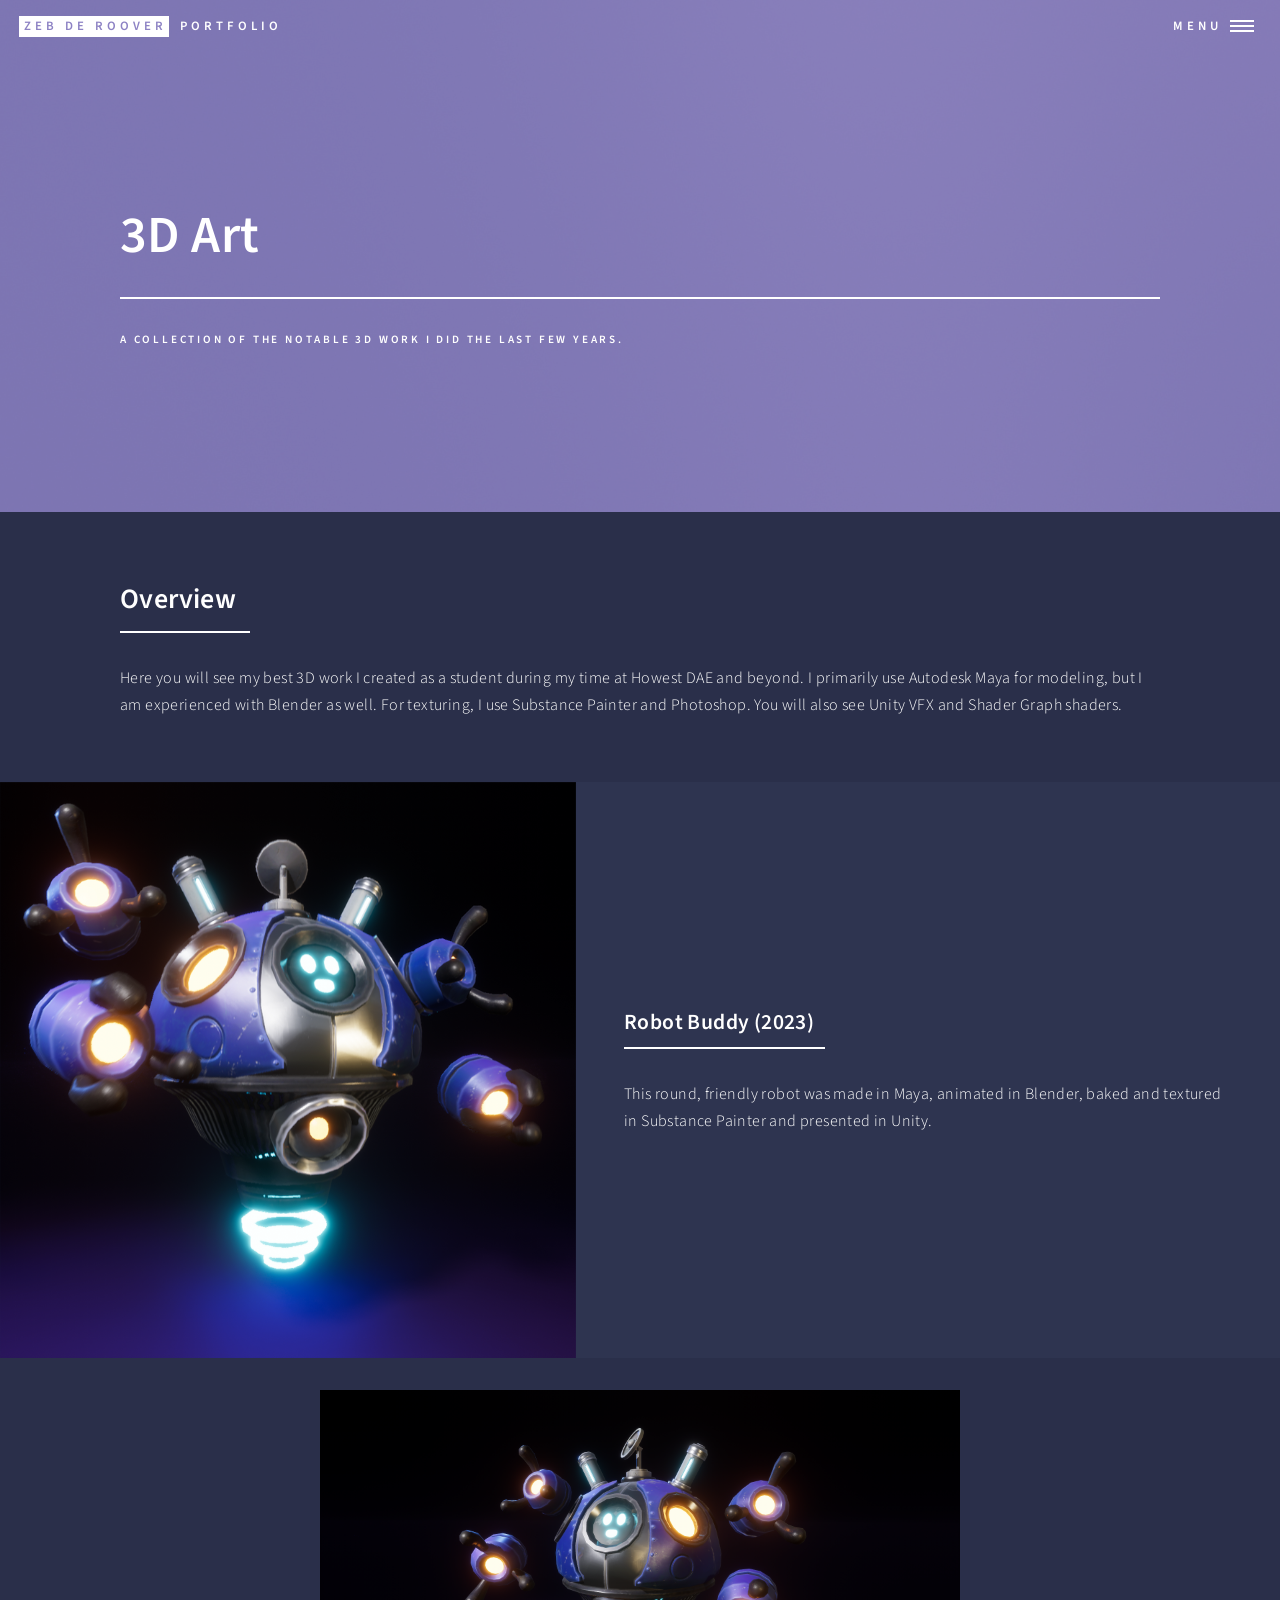
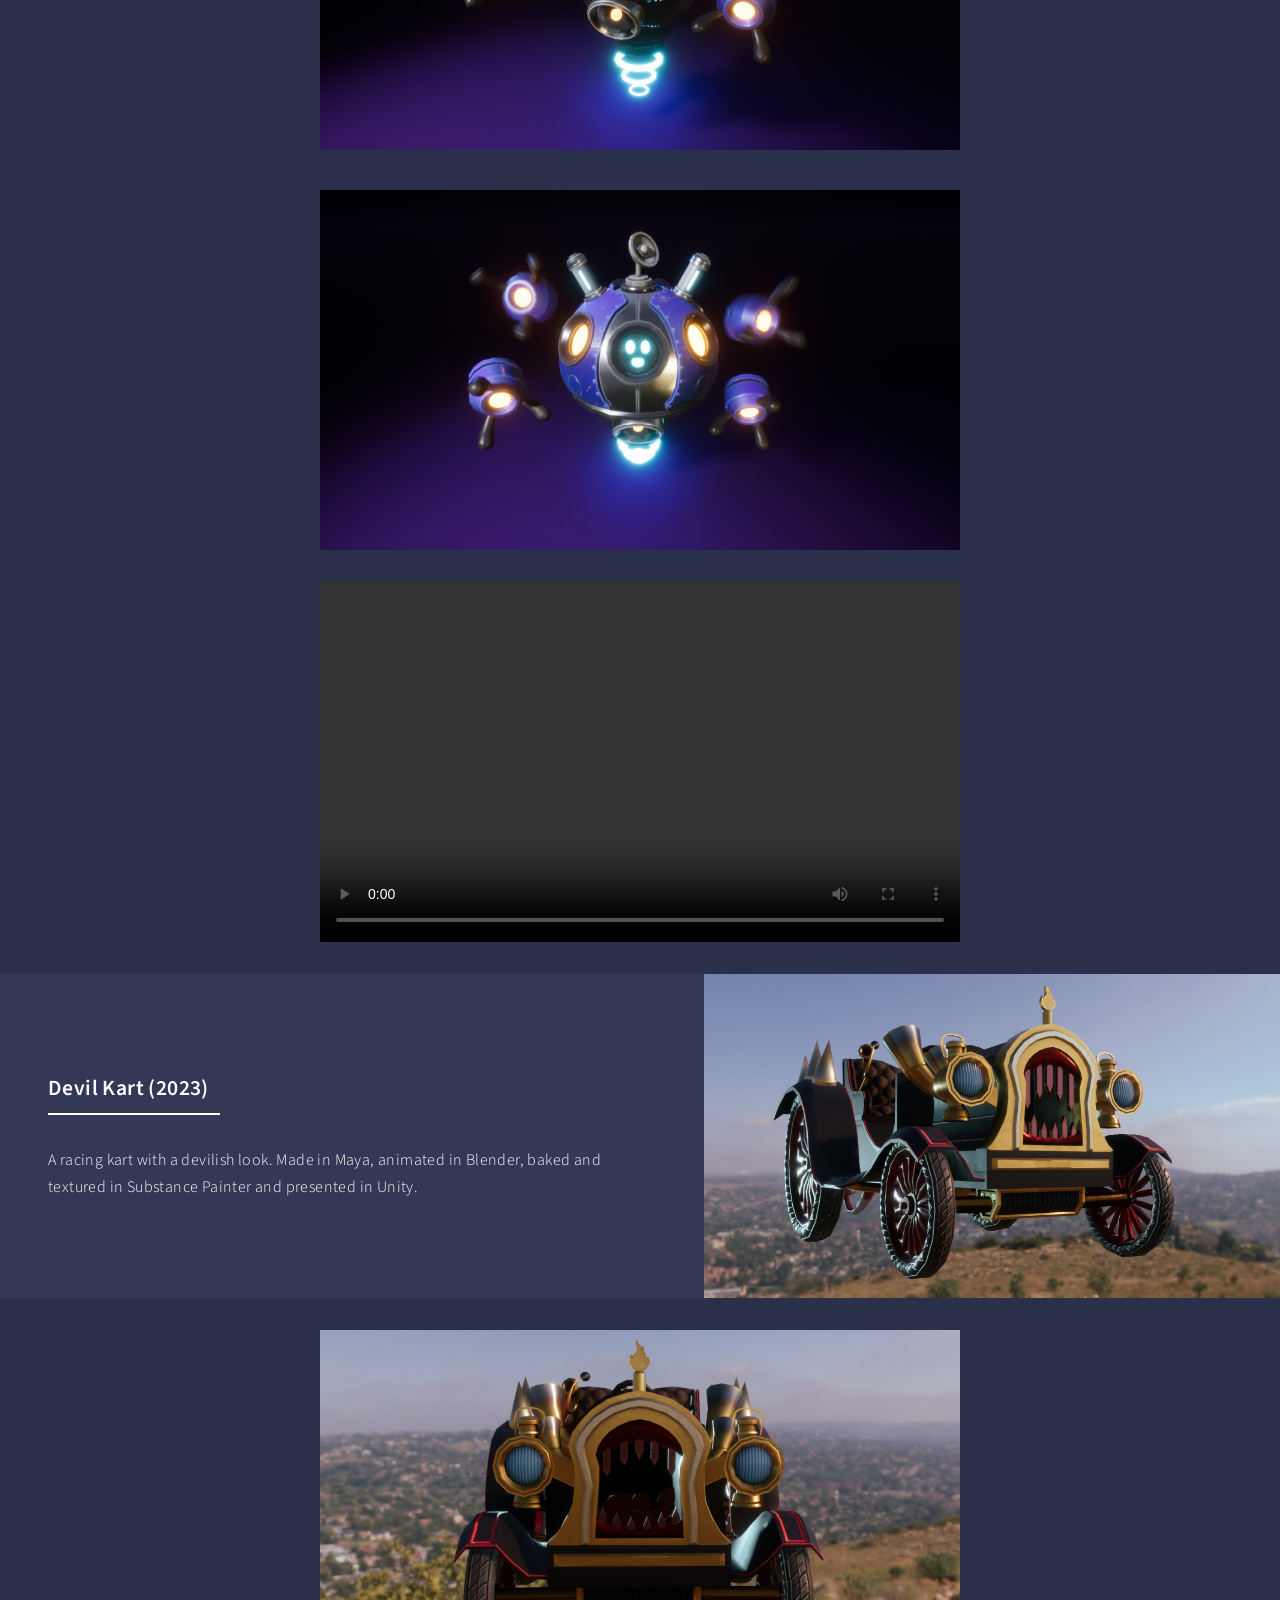
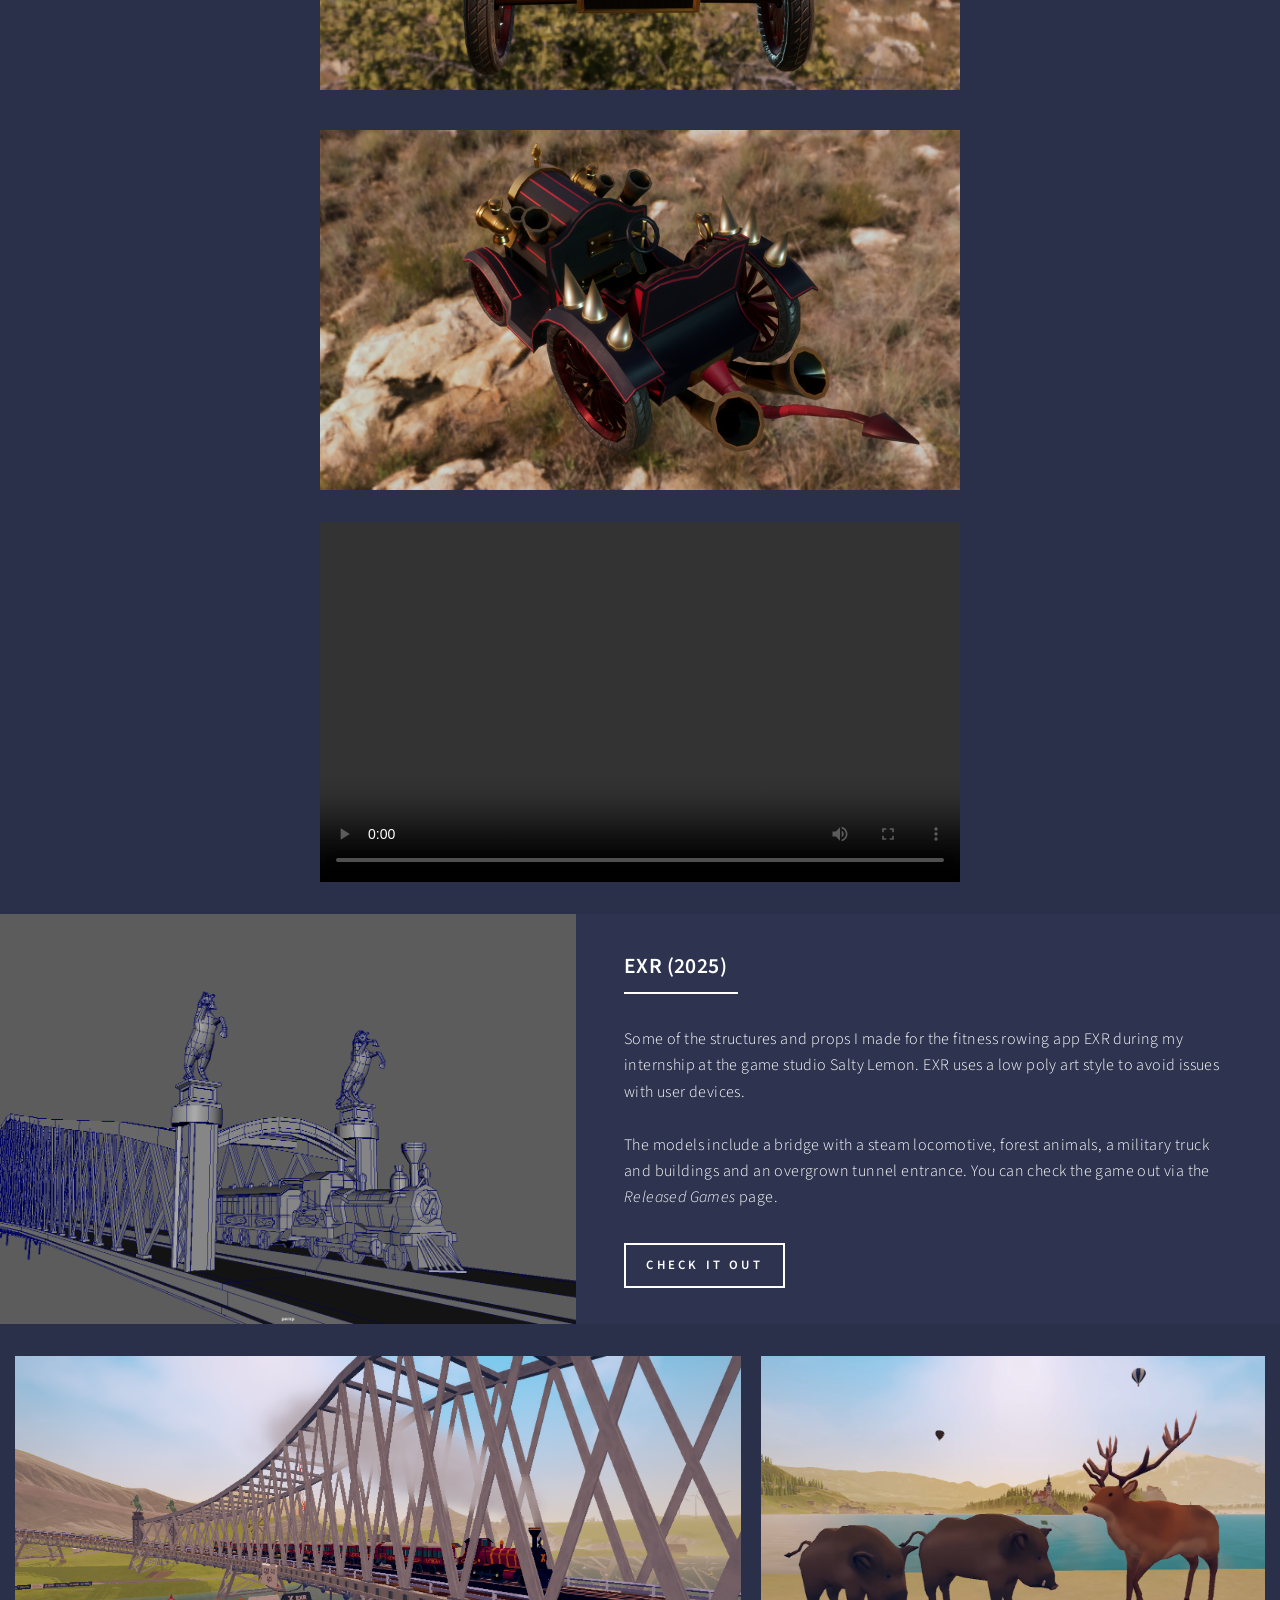
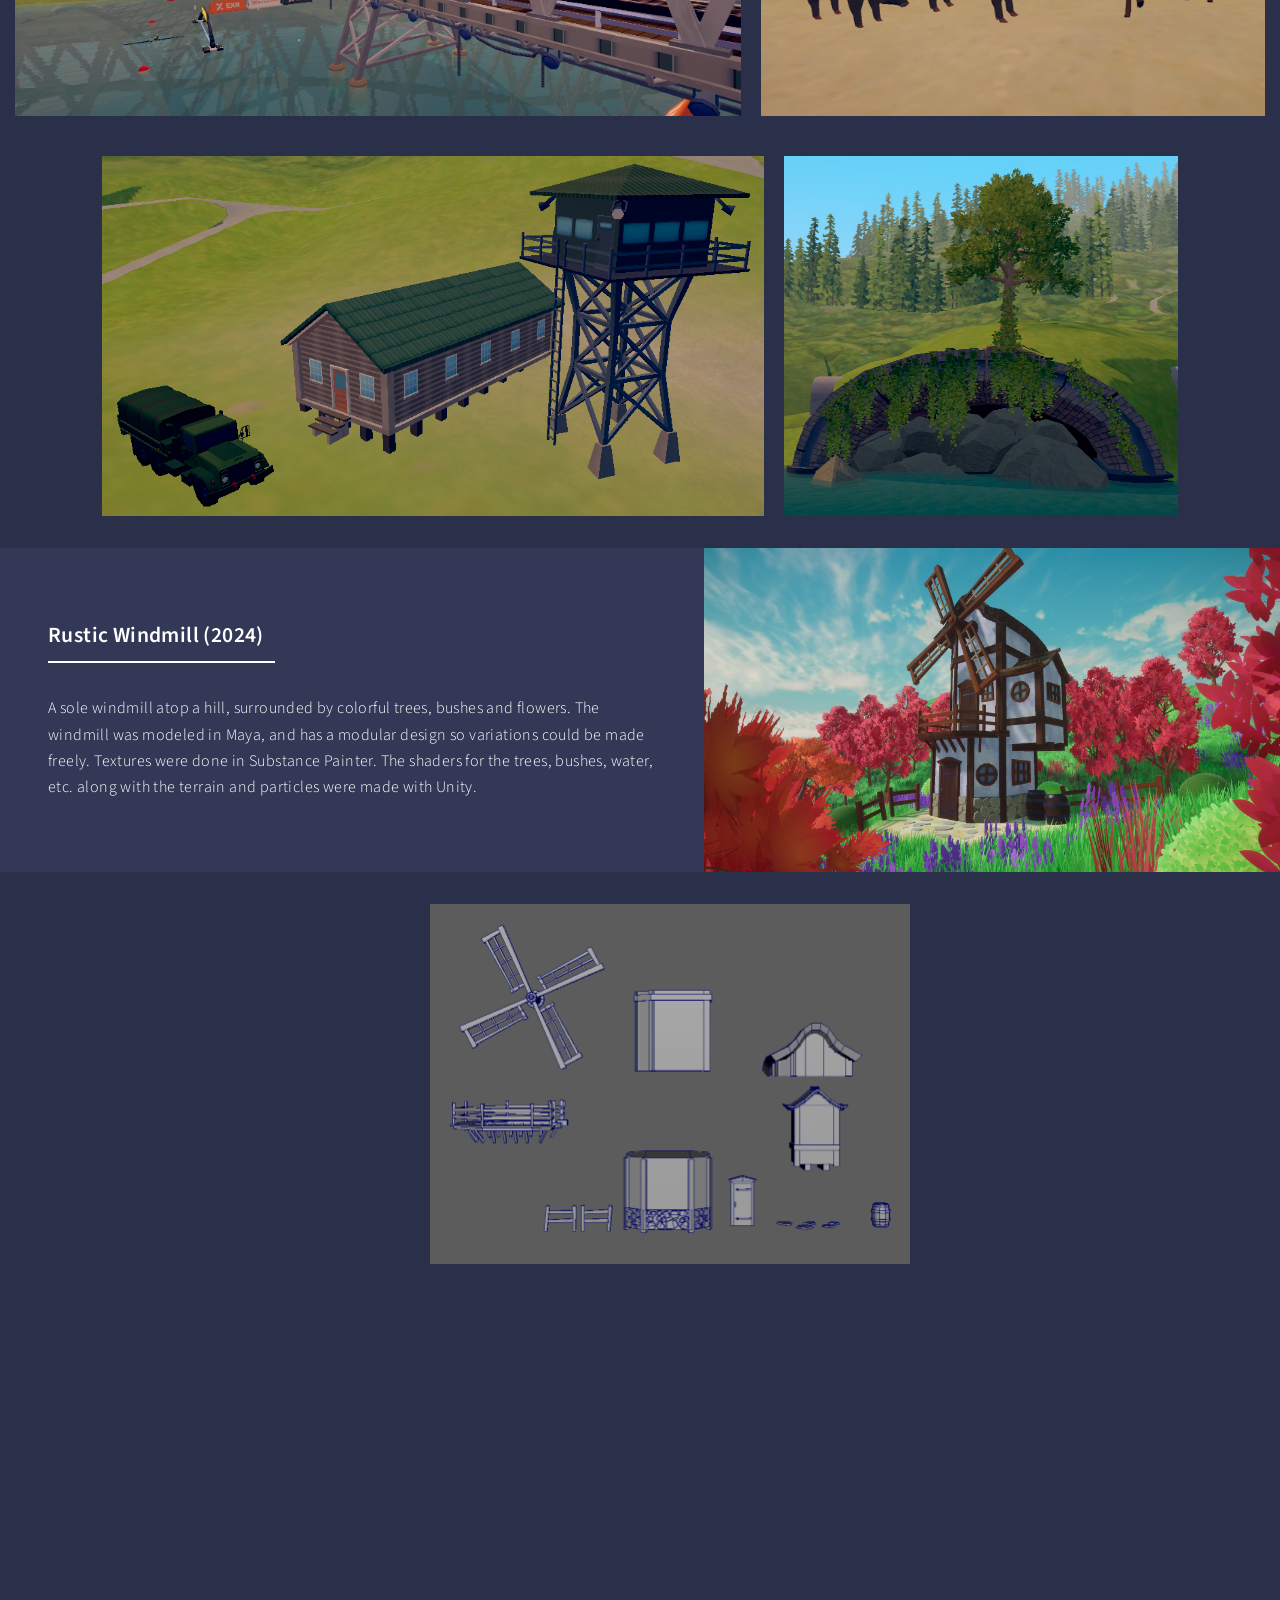
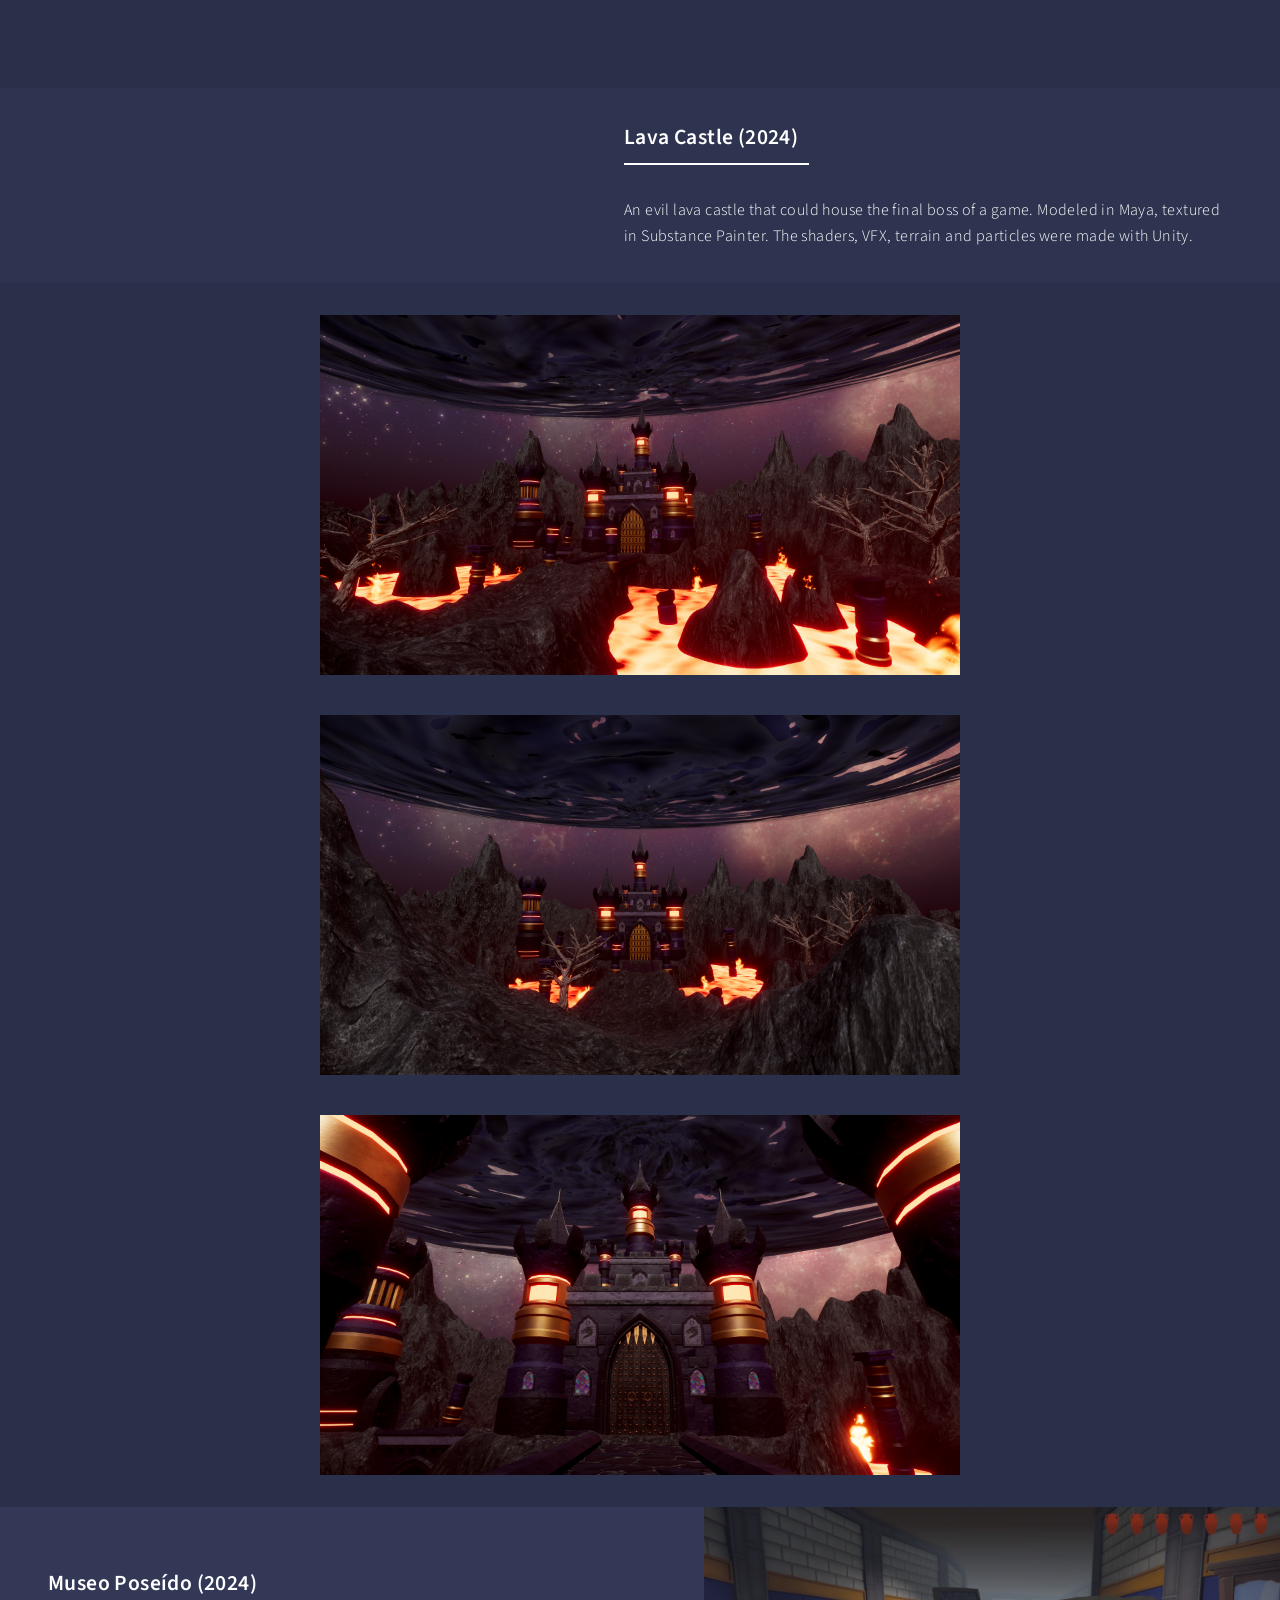
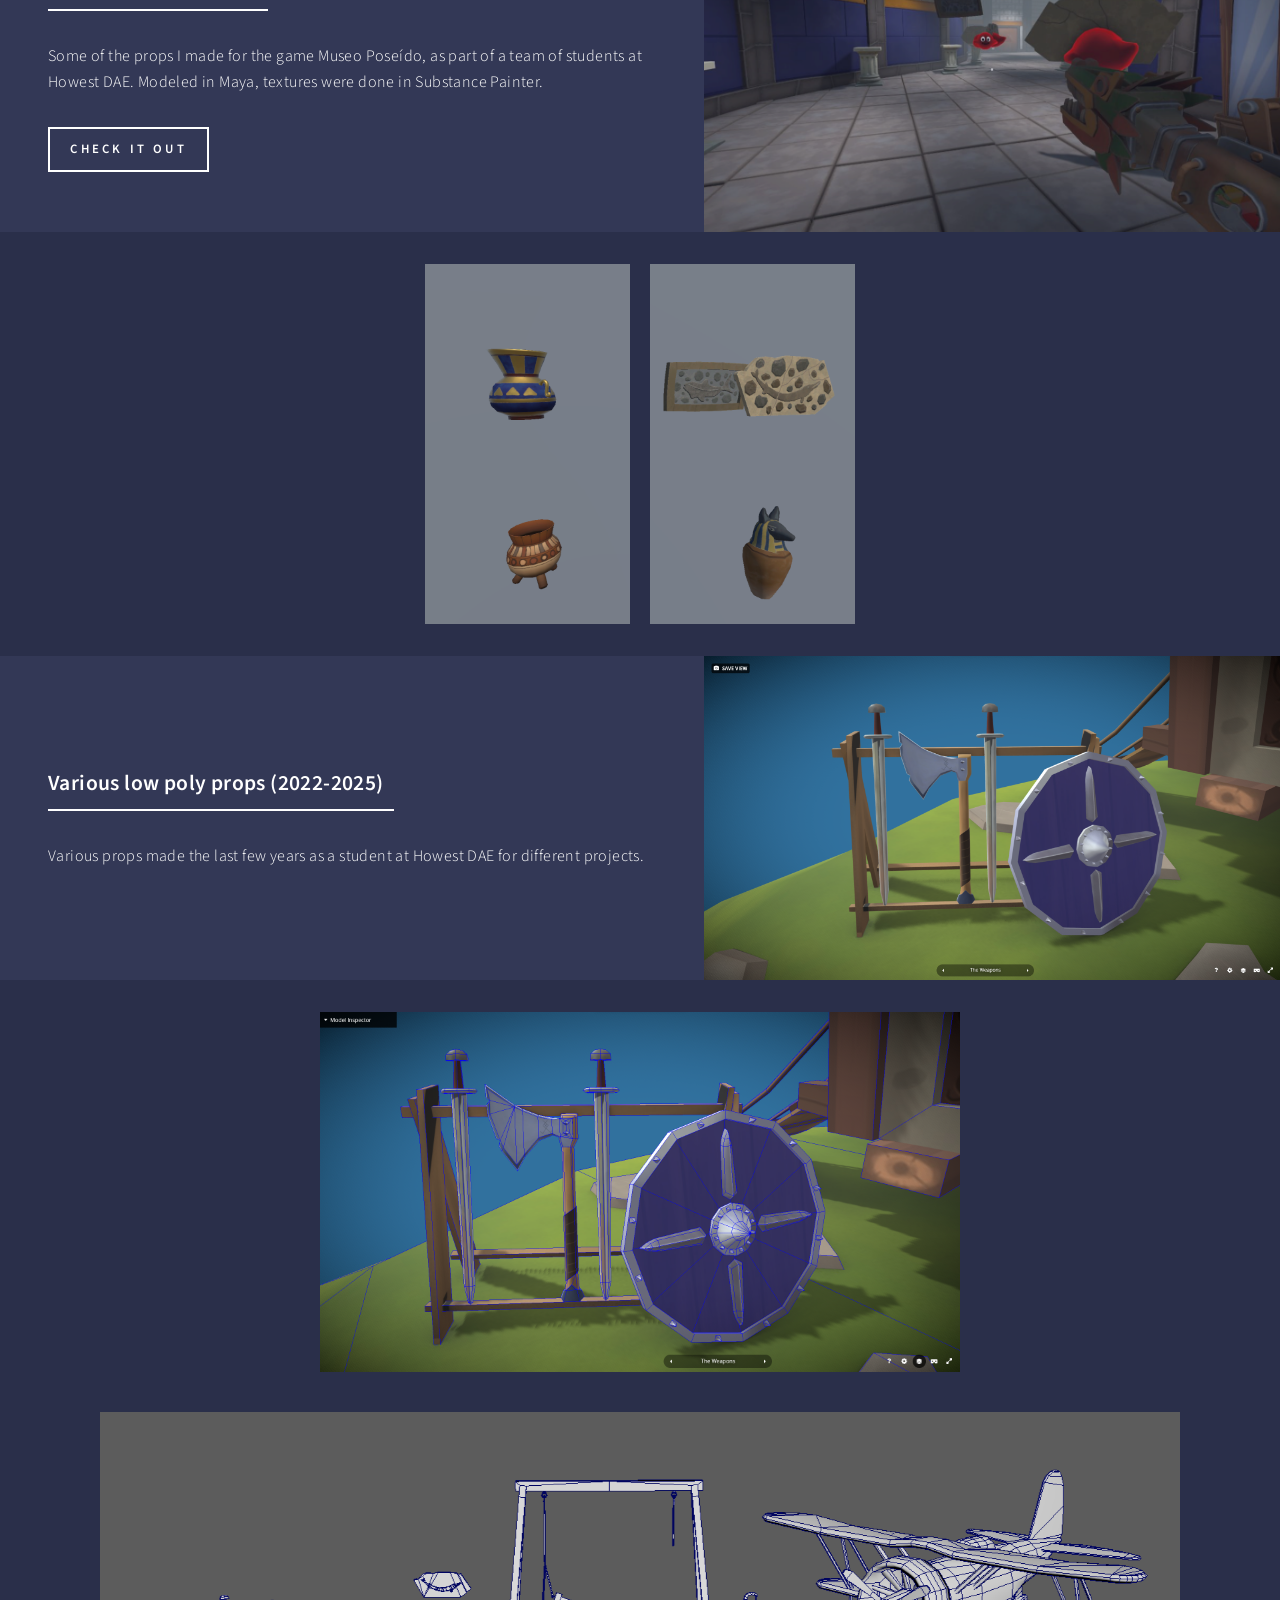
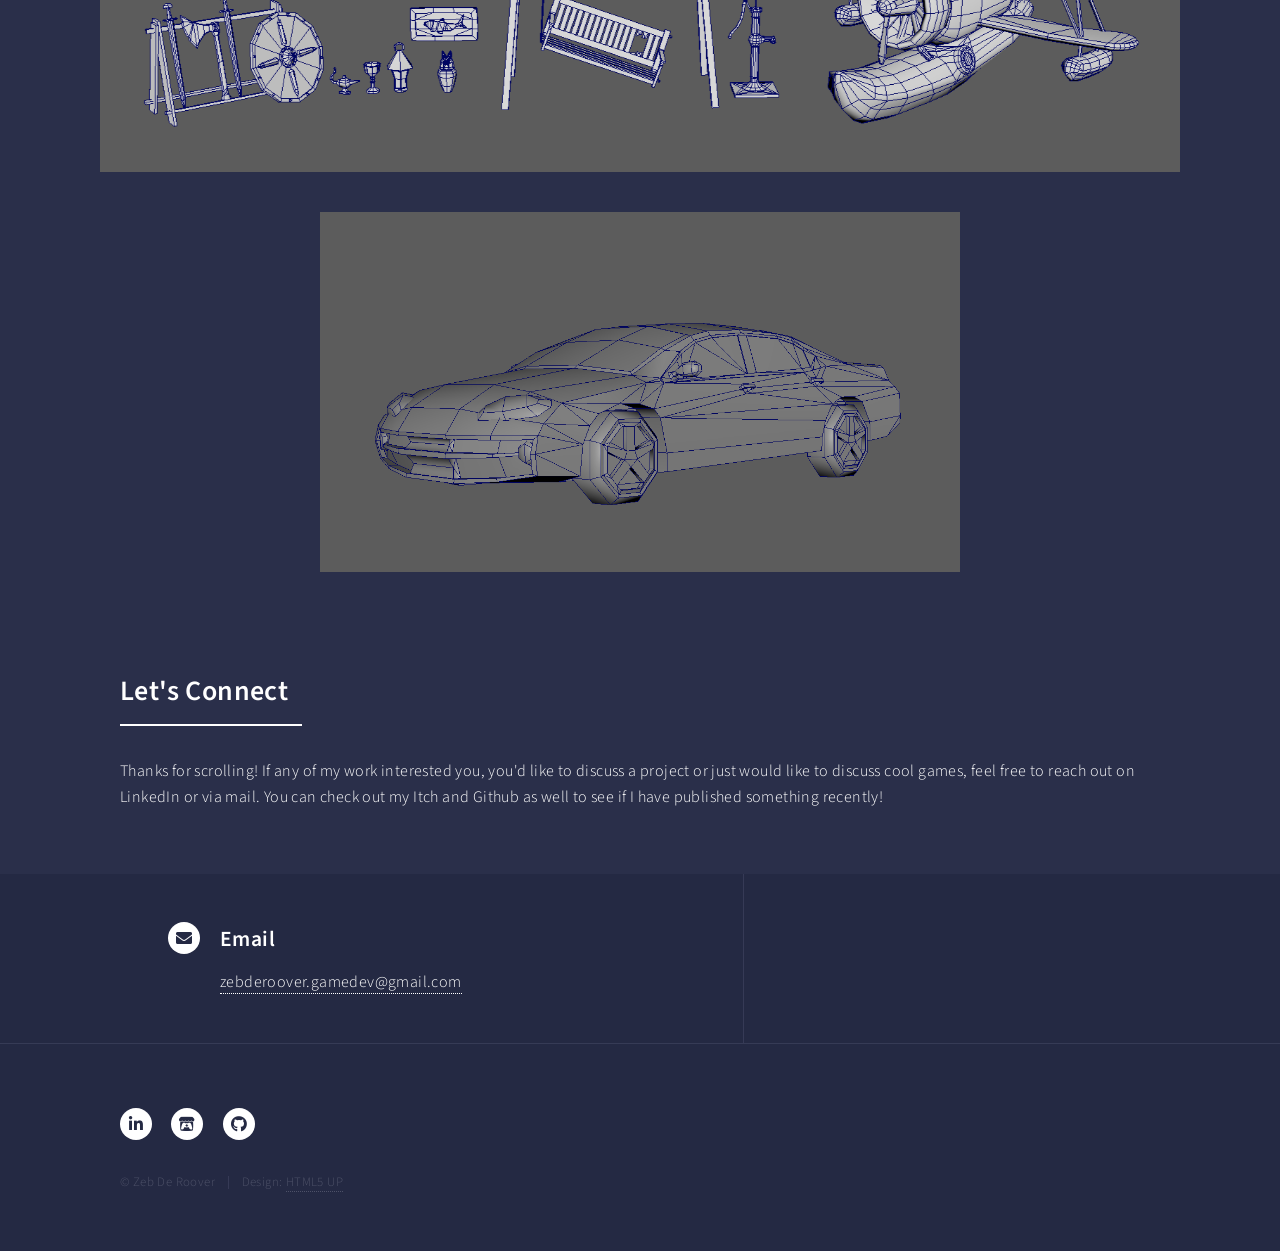
==== 3D-art.html @ c4a159d3 "File location fix" ====
<!DOCTYPE HTML>
<!--
	Forty by HTML5 UP
	html5up.net | @ajlkn
	Free for personal and commercial use under the CCA 3.0 license (html5up.net/license)
-->
<html>
	<head>
		<title>Zeb De Roover - Portfolio</title>
		<meta charset="utf-8" />
		<meta name="viewport" content="width=device-width, initial-scale=1, user-scalable=no" />
		<link rel="stylesheet" href="assets/css/main.css" />
		<noscript><link rel="stylesheet" href="assets/css/noscript.css" /></noscript>
	</head>
	<body class="is-preload">

		<!-- Wrapper -->
			<div id="wrapper">

				<!-- Header -->
				<!-- Note: The "styleN" class below should match that of the banner element. -->
					<header id="header" class="alt style2">
						<a href="index.html" class="logo"><strong>Zeb De Roover</strong> <span>Portfolio</span></a>
						<nav>
							<a href="#menu">Menu</a>
						</nav>
					</header>

				<!-- Menu -->
					<nav id="menu">
						<ul class="links">
							<li><a href="index.html">Home</a></li>
							<li><a href="game-design.html">Game Design</a></li>
							<li><a href="3D-art.html">3D Art</a></li>
							<li><a href="games.html">Released Games</a></li>
							<li><a href="about.html">About Me</a></li>
						</ul>
						<ul class="actions stacked">
							<li><a href="#three" class="button primary fit">Get in contact</a></li>
						</ul>
					</nav>

				<!-- Banner -->
				<!-- Note: The "styleN" class below should match that of the header element. -->
					<section id="banner" class="style2">
						<div class="inner">
							<span class="image">
								<img src="images/pic07.jpg" alt="" />
							</span>
							<header class="major">
								<h1>3D Art</h1>
							</header>
							<div class="content">
								<p>A collection of the notable 3D work I did the last few years.</p>
							</div>
						</div>
					</section>

				<!-- Main -->
					<div id="main">

						<!-- One -->
							<section id="one">
								<div class="inner">
									<header class="major">
										<h2>Overview</h2>
									</header>
									<p>Here you will see my best 3D work I created as a student during my time at Howest DAE and beyond. I primarily use Autodesk Maya for modeling, but I am experienced with Blender as well. For texturing, I use Substance Painter and Photoshop. You will also see Unity VFX and Shader Graph shaders.</p>
								</div>
							</section>

						<!-- Two -->
							<section id="two" class="spotlights">
								<section>
									<a href="images/3D/RobotBuddy_01.png" class="image" target="_blank" title="Click to view full image">
										<img src="images/3D/RobotBuddy_01.png" alt="" data-position="center center"/>
									</a>
									<div class="content">
										<div class="inner">
											<header class="major">
												<h3>Robot Buddy (2023)</h3>
											</header>
											<p>This round, friendly robot was made in Maya, animated in Blender, baked and textured in Substance Painter and presented in Unity.</p>
										</div>
									</div>
								</section>
								
								<div class="row gtr-50 image-row">
  									<div class="image-box"><img src="images/3D/RobotBuddy_02.png" alt="" /></div>
  									<div class="image-box"><img src="images/3D/RobotBuddy_03.png" alt="" /></div>
								</div>

								<div class="video-container">
  									<div class="video-wrapper">
    									<video controls>
      										<source src="videos/RobotBuddy_Unity.mp4" type="video/mp4">
      										Your browser does not support the video tag.
    									</video>
  									</div>
								</div>
								
								<section>
									<a href="images/3D/DevilKart_01.png" class="image" target="_blank" title="Click to view full image">
										<img src="images/3D/DevilKart_01.png" alt="" data-position="center center"/>
									</a>
									<div class="content">
										<div class="inner">
											<header class="major">
												<h3>Devil Kart (2023)</h3>
											</header>
											<p>A racing kart with a devilish look. Made in Maya, animated in Blender, baked and textured in Substance Painter and presented in Unity.</p>
										</div>
									</div>
								</section>
								
								<div class="row gtr-50 image-row">
  									<div class="image-box"><img src="images/3D/DevilKart_02.png" alt="" /></div>
  									<div class="image-box"><img src="images/3D/DevilKart_03.png" alt="" /></div>
								</div>
								
								<div class="video-container">
  									<div class="video-wrapper">
    									<video controls>
      										<source src="videos/DevilKart_Unity.mp4" type="video/mp4">
      										Your browser does not support the video tag.
    									</video>
  									</div>
								</div>
								
								<section id="EXR">
									<a href="images/EXR/01b-ModelingBTS.png" class="image" target="_blank" title="Click to view full image">
										<img src="images/EXR/01b-ModelingBTS.png" alt="" data-position="center center"/>
									</a>
									<div class="content">
										<div class="inner">
											<header class="major">
												<h3>EXR (2025)</h3>
											</header>
											<p>Some of the structures and props I made for the fitness rowing app EXR during my internship at the game studio Salty Lemon. EXR uses a low poly art style to avoid issues with user devices.<br/><br/>The models include a bridge with a steam locomotive, forest animals, a military truck and buildings and an overgrown tunnel entrance. You can check the game out via the <i>Released Games</i> page.</p>
											<ul class="actions">
												<li><a href="games.html#EXR" class="button">Check it out</a></li>
											</ul>
										</div>
									</div>
								</section>
								
								<div class="row gtr-50 image-row">
  									<div class="image-box"><img src="images/EXR/01a-Bridge.png" alt="" /></div>
  									<div class="image-box"><img src="images/EXR/02-Animals.png" alt="" /></div>
  									<div class="image-box"><img src="images/EXR/04-Military.png" alt="" /></div>
  									<div class="image-box"><img src="images/EXR/03-Tunnel.png" alt="" /></div>
								</div>
								
								<section>
								</section>
								
								<section id="Windmill">
									<a href="images/3D/Windmill_Final_01.png" class="image" target="_blank" title="Click to view full image">
										<img src="images/3D/Windmill_Final_01.png" alt="" data-position="center center"/>
									</a>
									<div class="content">
										<div class="inner">
											<header class="major">
												<h3>Rustic Windmill (2024)</h3>
											</header>
											<p>A sole windmill atop a hill, surrounded by colorful trees, bushes and flowers. The windmill was modeled in Maya, and has a modular design so variations could be made freely. Textures were done in Substance Painter. The shaders for the trees, bushes, water, etc. along with the terrain and particles were made with Unity.</p>
										</div>
									</div>
								</section>
								
								<div class="row gtr-50 image-row">
  									<div class="image-box"><img src="images/3D/Windmill_Final_02.png" alt="" /></div>
  									<div class="image-box"><img src="images/3D/Windmill_Final_03.png" alt="" /></div>
  									<div class="image-box"><img src="images/3D/Windmill_Final_04.png" alt="" /></div>
  									<div class="image-box"><img src="images/3D/Windmill_modular.png" alt="" /></div>
								</div>
								
								<div class="video-container">
  									<div class="video-wrapper">
    									<iframe 
      										src="https://www.youtube.com/embed/LaToopH8dNk"
      										title="YouTube video player" 
      										allow="accelerometer; autoplay; clipboard-write; encrypted-media; gyroscope; picture-in-picture" 
      										allowfullscreen>
    									</iframe>
  									</div>
								</div>
								
								<section id="Castle">
									<a href="images/3D/Castle_Final.gif" class="image" target="_blank" title="Click to view full GIF">
										<img src="images/3D/Castle_Final.gif" alt="" data-position="center center"/>
									</a>
									<div class="content">
										<div class="inner">
											<header class="major">
												<h3>Lava Castle (2024)</h3>
											</header>
											<p>An evil lava castle that could house the final boss of a game. Modeled in Maya, textured in Substance Painter. The shaders, VFX, terrain and particles were made with Unity.</p>
										</div>
									</div>
								</section>
								
								<div class="row gtr-50 image-row">
  									<div class="image-box"><img src="images/3D/Castle_Final_01.png" alt="" /></div>
  									<div class="image-box"><img src="images/3D/Castle_Final_03.png" alt="" /></div>
  									<div class="image-box"><img src="images/3D/Castle_Final_04.png" alt="" /></div>
								</div>
								
								<section></section>
								
								<section id="MP">
									<a href="images/GD/MuseoPoseido3.png" class="image" target="_blank" title="Click to view full image">
										<img src="images/GD/MuseoPoseido3.png" alt="" data-position="center center"/>
									</a>
									<div class="content">
										<div class="inner">
											<header class="major">
												<h3>Museo Poseído (2024)</h3>
											</header>
											<p>Some of the props I made for the game Museo Poseído, as part of a team of students at Howest DAE. Modeled in Maya, textures were done in Substance Painter.</p>
											<ul class="actions">
												<li><a href="games.html#MP" class="button">Check it out</a></li>
											</ul>
										</div>
									</div>
								</section>
								
								<div class="row gtr-50 image-row">
  									<div class="image-box"><img src="images/3D/MuseoPoseido_Props_01.png" alt="" /></div>
  									<div class="image-box"><img src="images/3D/MuseoPoseido_Props_02.png" alt="" /></div>
								</div>
								
								<section id="Various">
									<a href="images/3D/VikingShop.png" class="image" target="_blank" title="Click to view full image">
										<img src="images/3D/VikingShop.png" alt="" data-position="center center"/>
									</a>
									<div class="content">
										<div class="inner">
											<header class="major">
												<h3>Various low poly props (2022-2025)</h3>
											</header>
											<p>Various props made the last few years as a student at Howest DAE for different projects.</p>
										</div>
									</div>
								</section>
								
								<div class="row gtr-50 image-row">
  									<div class="image-box"><img src="images/3D/VikingShop_Wireframe.png" alt="" /></div>
  									<div class="image-box"><img src="images/3D/LowPolyProps_Zeb_DeRoover_2023-2024.png" alt="" /></div>
  									<div class="image-box"><img src="images/3D/DodgeIntrepid.png" alt="" /></div>
								</div>
								
							</section>

						<!-- Three -->
							<section id="three">
								<div class="inner">
									<header class="major">
										<h2>Let's Connect</h2>
									</header>
									<p>Thanks for scrolling! If any of my work interested you, you'd like to discuss a project or just would like to discuss cool games, feel free to reach out on LinkedIn or via mail. You can check out my Itch and Github as well to see if I have published something recently!</p>
								</div>
							</section>

					</div>

				<!-- Contact -->
					<section id="contact">
						<div class="inner">
							<section class="split">
								<section>
									<div class="contact-method">
										<span class="icon solid alt fa-envelope"></span>
										<h3>Email</h3>
										<a href="mailto:zebderoover.gamedev@gmail.com">zebderoover.gamedev@gmail.com</a>
									</div>
								</section>
							</section>
						</div>
					</section>

				<!-- Footer -->
					<footer id="footer">
						<div class="inner">
							<ul class="icons">
								<li><a href="https://www.linkedin.com/in/zeb-de-roover-8179aa2a4/" class="icon brands alt fa-linkedin-in" target="_blank" 
     									rel="noopener"><span class="label">LinkedIn</span></a></li>
								<li><a href="https://zedero.itch.io/" class="icon brands alt fa-itch-io" target="_blank" 
     									rel="noopener"><span class="label">Itch</span></a></li>
								<li><a href="https://github.com/Zedero-git" class="icon brands alt fa-github" target="_blank" 
     									rel="noopener"><span class="label">Itch</span></a></li>
							</ul>
							<ul class="copyright">
								<li>&copy; Zeb De Roover</li><li>Design: <a href="https://html5up.net">HTML5 UP</a></li>
							</ul>
						</div>
					</footer>

			</div>

		<!-- Scripts -->
			<script src="assets/js/jquery.min.js"></script>
			<script src="assets/js/jquery.scrolly.min.js"></script>
			<script src="assets/js/jquery.scrollex.min.js"></script>
			<script src="assets/js/browser.min.js"></script>
			<script src="assets/js/breakpoints.min.js"></script>
			<script src="assets/js/util.js"></script>
			<script src="assets/js/main.js"></script>
		
			<script>
  			document.querySelectorAll('.image-box img').forEach(img => {
    		img.title = 'Click to view full image';
    		img.style.cursor = 'pointer';
    		img.addEventListener('click', () => {
      		window.open(img.src, '_blank');
    		});
  			});
			</script>
	</body>
</html>
---- assets/css/main.css ----
@import url(fontawesome-all.min.css);
@import url("https://fonts.googleapis.com/css?family=Source+Sans+Pro:300,300italic,600,600italic");

/*
	Forty by HTML5 UP
	html5up.net | @ajlkn
	Free for personal and commercial use under the CCA 3.0 license (html5up.net/license)
*/

html, body, div, span, applet, object,
iframe, h1, h2, h3, h4, h5, h6, p, blockquote,
pre, a, abbr, acronym, address, big, cite,
code, del, dfn, em, img, ins, kbd, q, s, samp,
small, strike, strong, sub, sup, tt, var, b,
u, i, center, dl, dt, dd, ol, ul, li, fieldset,
form, label, legend, table, caption, tbody,
tfoot, thead, tr, th, td, article, aside,
canvas, details, embed, figure, figcaption,
footer, header, hgroup, menu, nav, output, ruby,
section, summary, time, mark, audio, video {
	margin: 0;
	padding: 0;
	border: 0;
	font-size: 100%;
	font: inherit;
	vertical-align: baseline;}

article, aside, details, figcaption, figure,
footer, header, hgroup, menu, nav, section {
	display: block;}

body {
	line-height: 1;
}

ol, ul {
	list-style: none;
}

blockquote, q {
	quotes: none;
}

	blockquote:before, blockquote:after, q:before, q:after {
		content: '';
		content: none;
	}

table {
	border-collapse: collapse;
	border-spacing: 0;
}

body {
	-webkit-text-size-adjust: none;
}

mark {
	background-color: transparent;
	color: inherit;
}

input::-moz-focus-inner {
	border: 0;
	padding: 0;
}

input, select, textarea {
	-moz-appearance: none;
	-webkit-appearance: none;
	-ms-appearance: none;
	appearance: none;
}

/* Basic */

	@-ms-viewport {
		width: device-width;
	}

	body {
		-ms-overflow-style: scrollbar;
	}

	@media screen and (max-width: 480px) {

		html, body {
			min-width: 320px;
		}

	}

	html {
		box-sizing: border-box;
	}

	*, *:before, *:after {
		box-sizing: inherit;
	}

	body {
		background: #242943;
	}

		body.is-preload *, body.is-preload *:before, body.is-preload *:after {
			-moz-animation: none !important;
			-webkit-animation: none !important;
			-ms-animation: none !important;
			animation: none !important;
			-moz-transition: none !important;
			-webkit-transition: none !important;
			-ms-transition: none !important;
			transition: none !important;
		}

/* Type */

	body, input, select, textarea {
		color: #ffffff;
		font-family: "Source Sans Pro", Helvetica, sans-serif;
		font-size: 17pt;
		font-weight: 300;
		letter-spacing: 0.025em;
		line-height: 1.65;
	}

		@media screen and (max-width: 1680px) {

			body, input, select, textarea {
				font-size: 14pt;
			}

		}

		@media screen and (max-width: 1280px) {

			body, input, select, textarea {
				font-size: 12pt;
			}

		}

		@media screen and (max-width: 360px) {

			body, input, select, textarea {
				font-size: 11pt;
			}

		}

	a {
		-moz-transition: color 0.2s ease-in-out, border-bottom-color 0.2s ease-in-out;
		-webkit-transition: color 0.2s ease-in-out, border-bottom-color 0.2s ease-in-out;
		-ms-transition: color 0.2s ease-in-out, border-bottom-color 0.2s ease-in-out;
		transition: color 0.2s ease-in-out, border-bottom-color 0.2s ease-in-out;
		border-bottom: dotted 1px;
		color: inherit;
		text-decoration: none;
	}

		a:hover {
			border-bottom-color: transparent;
			color: #9bf1ff !important;
		}

		a:active {
			color: #53e3fb !important;
		}

	strong, b {
		color: #ffffff;
		font-weight: 600;
	}

	em, i {
		font-style: italic;
	}

	p {
		margin: 0 0 2em 0;
	}

	h1, h2, h3, h4, h5, h6 {
		color: #ffffff;
		font-weight: 600;
		line-height: 1.65;
		margin: 0 0 1em 0;
	}

		h1 a, h2 a, h3 a, h4 a, h5 a, h6 a {
			color: inherit;
			border-bottom: 0;
		}

	h1 {
		font-size: 2.5em;
	}

	h2 {
		font-size: 1.75em;
	}

	h3 {
		font-size: 1.35em;
	}

	h4 {
		font-size: 1.1em;
	}

	h5 {
		font-size: 0.9em;
	}

	h6 {
		font-size: 0.7em;
	}

	@media screen and (max-width: 736px) {

		h1 {
			font-size: 2em;
		}

		h2 {
			font-size: 1.5em;
		}

		h3 {
			font-size: 1.25em;
		}

	}

	sub {
		font-size: 0.8em;
		position: relative;
		top: 0.5em;
	}

	sup {
		font-size: 0.8em;
		position: relative;
		top: -0.5em;
	}

	blockquote {
		border-left: solid 4px rgba(212, 212, 255, 0.1);
		font-style: italic;
		margin: 0 0 2em 0;
		padding: 0.5em 0 0.5em 2em;
	}

	code {
		background: rgba(212, 212, 255, 0.035);
		font-family: "Courier New", monospace;
		font-size: 0.9em;
		margin: 0 0.25em;
		padding: 0.25em 0.65em;
	}

	pre {
		-webkit-overflow-scrolling: touch;
		font-family: "Courier New", monospace;
		font-size: 0.9em;
		margin: 0 0 2em 0;
	}

		pre code {
			display: block;
			line-height: 1.75;
			padding: 1em 1.5em;
			overflow-x: auto;
		}

	hr {
		border: 0;
		border-bottom: solid 1px rgba(212, 212, 255, 0.1);
		margin: 2em 0;
	}

		hr.major {
			margin: 3em 0;
		}

	.align-left {
		text-align: left;
	}

	.align-center {
		text-align: center;
	}

	.align-right {
		text-align: right;
	}

/* Row */

	.row {
		display: flex;
		flex-wrap: wrap;
		box-sizing: border-box;
		align-items: stretch;
	}

		.row > * {
			box-sizing: border-box;
		}

		.row.gtr-uniform > * > :last-child {
			margin-bottom: 0;
		}

		.row.aln-left {
			justify-content: flex-start;
		}

		.row.aln-center {
			justify-content: center;
		}

		.row.aln-right {
			justify-content: flex-end;
		}

		.row.aln-top {
			align-items: flex-start;
		}

		.row.aln-middle {
			align-items: center;
		}

		.row.aln-bottom {
			align-items: flex-end;
		}

		.row > .imp {
			order: -1;
		}

		.row > .col-1 {
			width: 8.33333%;
		}

		.row > .off-1 {
			margin-left: 8.33333%;
		}

		.row > .col-2 {
			width: 16.66667%;
		}

		.row > .off-2 {
			margin-left: 16.66667%;
		}

		.row > .col-3 {
			width: 25%;
		}

		.row > .off-3 {
			margin-left: 25%;
		}

		.row > .col-4 {
			width: 33.33333%;
		}

		.row > .off-4 {
			margin-left: 33.33333%;
		}

		.row > .col-5 {
			width: 41.66667%;
		}

		.row > .off-5 {
			margin-left: 41.66667%;
		}

		.row > .col-6 {
			width: 50%;
		}

		.row > .off-6 {
			margin-left: 50%;
		}

		.row > .col-7 {
			width: 58.33333%;
		}

		.row > .off-7 {
			margin-left: 58.33333%;
		}

		.row > .col-8 {
			width: 66.66667%;
		}

		.row > .off-8 {
			margin-left: 66.66667%;
		}

		.row > .col-9 {
			width: 75%;
		}

		.row > .off-9 {
			margin-left: 75%;
		}

		.row > .col-10 {
			width: 83.33333%;
		}

		.row > .off-10 {
			margin-left: 83.33333%;
		}

		.row > .col-11 {
			width: 91.66667%;
		}

		.row > .off-11 {
			margin-left: 91.66667%;
		}

		.row > .col-12 {
			width: 100%;
		}

		.row > .off-12 {
			margin-left: 100%;
		}

		.row.gtr-0 {
			margin-top: 0;
			margin-left: 0em;
		}

			.row.gtr-0 > * {
				padding: 0 0 0 0em;
			}

			.row.gtr-0.gtr-uniform {
				margin-top: 0em;
			}

				.row.gtr-0.gtr-uniform > * {
					padding-top: 0em;
				}

		.row.gtr-25 {
			margin-top: 0;
			margin-left: -0.5em;
		}

			.row.gtr-25 > * {
				padding: 0 0 0 0.5em;
			}

			.row.gtr-25.gtr-uniform {
				margin-top: -0.5em;
			}

				.row.gtr-25.gtr-uniform > * {
					padding-top: 0.5em;
				}

		.row.gtr-50 {
			margin-top: 0;
			margin-left: -1em;
		}

			.row.gtr-50 > * {
				padding: 0 0 0 1em;
			}

			.row.gtr-50.gtr-uniform {
				margin-top: -1em;
			}

				.row.gtr-50.gtr-uniform > * {
					padding-top: 1em;
				}

		.row {
			margin-top: 0;
			margin-left: -2em;
		}

			.row > * {
				padding: 0 0 0 2em;
			}

			.row.gtr-uniform {
				margin-top: -2em;
			}

				.row.gtr-uniform > * {
					padding-top: 2em;
				}

		.row.gtr-150 {
			margin-top: 0;
			margin-left: -3em;
		}

			.row.gtr-150 > * {
				padding: 0 0 0 3em;
			}

			.row.gtr-150.gtr-uniform {
				margin-top: -3em;
			}

				.row.gtr-150.gtr-uniform > * {
					padding-top: 3em;
				}

		.row.gtr-200 {
			margin-top: 0;
			margin-left: -4em;
		}

			.row.gtr-200 > * {
				padding: 0 0 0 4em;
			}

			.row.gtr-200.gtr-uniform {
				margin-top: -4em;
			}

				.row.gtr-200.gtr-uniform > * {
					padding-top: 4em;
				}

		@media screen and (max-width: 1680px) {

			.row {
				display: flex;
				flex-wrap: wrap;
				box-sizing: border-box;
				align-items: stretch;
			}

				.row > * {
					box-sizing: border-box;
				}

				.row.gtr-uniform > * > :last-child {
					margin-bottom: 0;
				}

				.row.aln-left {
					justify-content: flex-start;
				}

				.row.aln-center {
					justify-content: center;
				}

				.row.aln-right {
					justify-content: flex-end;
				}

				.row.aln-top {
					align-items: flex-start;
				}

				.row.aln-middle {
					align-items: center;
				}

				.row.aln-bottom {
					align-items: flex-end;
				}

				.row > .imp-xlarge {
					order: -1;
				}

				.row > .col-1-xlarge {
					width: 8.33333%;
				}

				.row > .off-1-xlarge {
					margin-left: 8.33333%;
				}

				.row > .col-2-xlarge {
					width: 16.66667%;
				}

				.row > .off-2-xlarge {
					margin-left: 16.66667%;
				}

				.row > .col-3-xlarge {
					width: 25%;
				}

				.row > .off-3-xlarge {
					margin-left: 25%;
				}

				.row > .col-4-xlarge {
					width: 33.33333%;
				}

				.row > .off-4-xlarge {
					margin-left: 33.33333%;
				}

				.row > .col-5-xlarge {
					width: 41.66667%;
				}

				.row > .off-5-xlarge {
					margin-left: 41.66667%;
				}

				.row > .col-6-xlarge {
					width: 50%;
				}

				.row > .off-6-xlarge {
					margin-left: 50%;
				}

				.row > .col-7-xlarge {
					width: 58.33333%;
				}

				.row > .off-7-xlarge {
					margin-left: 58.33333%;
				}

				.row > .col-8-xlarge {
					width: 66.66667%;
				}

				.row > .off-8-xlarge {
					margin-left: 66.66667%;
				}

				.row > .col-9-xlarge {
					width: 75%;
				}

				.row > .off-9-xlarge {
					margin-left: 75%;
				}

				.row > .col-10-xlarge {
					width: 83.33333%;
				}

				.row > .off-10-xlarge {
					margin-left: 83.33333%;
				}

				.row > .col-11-xlarge {
					width: 91.66667%;
				}

				.row > .off-11-xlarge {
					margin-left: 91.66667%;
				}

				.row > .col-12-xlarge {
					width: 100%;
				}

				.row > .off-12-xlarge {
					margin-left: 100%;
				}

				.row.gtr-0 {
					margin-top: 0;
					margin-left: 0em;
				}

					.row.gtr-0 > * {
						padding: 0 0 0 0em;
					}

					.row.gtr-0.gtr-uniform {
						margin-top: 0em;
					}

						.row.gtr-0.gtr-uniform > * {
							padding-top: 0em;
						}

				.row.gtr-25 {
					margin-top: 0;
					margin-left: -0.5em;
				}

					.row.gtr-25 > * {
						padding: 0 0 0 0.5em;
					}

					.row.gtr-25.gtr-uniform {
						margin-top: -0.5em;
					}

						.row.gtr-25.gtr-uniform > * {
							padding-top: 0.5em;
						}

				.row.gtr-50 {
					margin-top: 0;
					margin-left: -1em;
				}

					.row.gtr-50 > * {
						padding: 0 0 0 1em;
					}

					.row.gtr-50.gtr-uniform {
						margin-top: -1em;
					}

						.row.gtr-50.gtr-uniform > * {
							padding-top: 1em;
						}

				.row {
					margin-top: 0;
					margin-left: -2em;
				}

					.row > * {
						padding: 0 0 0 2em;
					}

					.row.gtr-uniform {
						margin-top: -2em;
					}

						.row.gtr-uniform > * {
							padding-top: 2em;
						}

				.row.gtr-150 {
					margin-top: 0;
					margin-left: -3em;
				}

					.row.gtr-150 > * {
						padding: 0 0 0 3em;
					}

					.row.gtr-150.gtr-uniform {
						margin-top: -3em;
					}

						.row.gtr-150.gtr-uniform > * {
							padding-top: 3em;
						}

				.row.gtr-200 {
					margin-top: 0;
					margin-left: -4em;
				}

					.row.gtr-200 > * {
						padding: 0 0 0 4em;
					}

					.row.gtr-200.gtr-uniform {
						margin-top: -4em;
					}

						.row.gtr-200.gtr-uniform > * {
							padding-top: 4em;
						}

		}

		@media screen and (max-width: 1280px) {

			.row {
				display: flex;
				flex-wrap: wrap;
				box-sizing: border-box;
				align-items: stretch;
			}

				.row > * {
					box-sizing: border-box;
				}

				.row.gtr-uniform > * > :last-child {
					margin-bottom: 0;
				}

				.row.aln-left {
					justify-content: flex-start;
				}

				.row.aln-center {
					justify-content: center;
				}

				.row.aln-right {
					justify-content: flex-end;
				}

				.row.aln-top {
					align-items: flex-start;
				}

				.row.aln-middle {
					align-items: center;
				}

				.row.aln-bottom {
					align-items: flex-end;
				}

				.row > .imp-large {
					order: -1;
				}

				.row > .col-1-large {
					width: 8.33333%;
				}

				.row > .off-1-large {
					margin-left: 8.33333%;
				}

				.row > .col-2-large {
					width: 16.66667%;
				}

				.row > .off-2-large {
					margin-left: 16.66667%;
				}

				.row > .col-3-large {
					width: 25%;
				}

				.row > .off-3-large {
					margin-left: 25%;
				}

				.row > .col-4-large {
					width: 33.33333%;
				}

				.row > .off-4-large {
					margin-left: 33.33333%;
				}

				.row > .col-5-large {
					width: 41.66667%;
				}

				.row > .off-5-large {
					margin-left: 41.66667%;
				}

				.row > .col-6-large {
					width: 50%;
				}

				.row > .off-6-large {
					margin-left: 50%;
				}

				.row > .col-7-large {
					width: 58.33333%;
				}

				.row > .off-7-large {
					margin-left: 58.33333%;
				}

				.row > .col-8-large {
					width: 66.66667%;
				}

				.row > .off-8-large {
					margin-left: 66.66667%;
				}

				.row > .col-9-large {
					width: 75%;
				}

				.row > .off-9-large {
					margin-left: 75%;
				}

				.row > .col-10-large {
					width: 83.33333%;
				}

				.row > .off-10-large {
					margin-left: 83.33333%;
				}

				.row > .col-11-large {
					width: 91.66667%;
				}

				.row > .off-11-large {
					margin-left: 91.66667%;
				}

				.row > .col-12-large {
					width: 100%;
				}

				.row > .off-12-large {
					margin-left: 100%;
				}

				.row.gtr-0 {
					margin-top: 0;
					margin-left: 0em;
				}

					.row.gtr-0 > * {
						padding: 0 0 0 0em;
					}

					.row.gtr-0.gtr-uniform {
						margin-top: 0em;
					}

						.row.gtr-0.gtr-uniform > * {
							padding-top: 0em;
						}

				.row.gtr-25 {
					margin-top: 0;
					margin-left: -0.375em;
				}

					.row.gtr-25 > * {
						padding: 0 0 0 0.375em;
					}

					.row.gtr-25.gtr-uniform {
						margin-top: -0.375em;
					}

						.row.gtr-25.gtr-uniform > * {
							padding-top: 0.375em;
						}

				.row.gtr-50 {
					margin-top: 0;
					margin-left: -0.75em;
				}

					.row.gtr-50 > * {
						padding: 0 0 0 0.75em;
					}

					.row.gtr-50.gtr-uniform {
						margin-top: -0.75em;
					}

						.row.gtr-50.gtr-uniform > * {
							padding-top: 0.75em;
						}

				.row {
					margin-top: 0;
					margin-left: -1.5em;
				}

					.row > * {
						padding: 0 0 0 1.5em;
					}

					.row.gtr-uniform {
						margin-top: -1.5em;
					}

						.row.gtr-uniform > * {
							padding-top: 1.5em;
						}

				.row.gtr-150 {
					margin-top: 0;
					margin-left: -2.25em;
				}

					.row.gtr-150 > * {
						padding: 0 0 0 2.25em;
					}

					.row.gtr-150.gtr-uniform {
						margin-top: -2.25em;
					}

						.row.gtr-150.gtr-uniform > * {
							padding-top: 2.25em;
						}

				.row.gtr-200 {
					margin-top: 0;
					margin-left: -3em;
				}

					.row.gtr-200 > * {
						padding: 0 0 0 3em;
					}

					.row.gtr-200.gtr-uniform {
						margin-top: -3em;
					}

						.row.gtr-200.gtr-uniform > * {
							padding-top: 3em;
						}

		}

		@media screen and (max-width: 980px) {

			.row {
				display: flex;
				flex-wrap: wrap;
				box-sizing: border-box;
				align-items: stretch;
			}

				.row > * {
					box-sizing: border-box;
				}

				.row.gtr-uniform > * > :last-child {
					margin-bottom: 0;
				}

				.row.aln-left {
					justify-content: flex-start;
				}

				.row.aln-center {
					justify-content: center;
				}

				.row.aln-right {
					justify-content: flex-end;
				}

				.row.aln-top {
					align-items: flex-start;
				}

				.row.aln-middle {
					align-items: center;
				}

				.row.aln-bottom {
					align-items: flex-end;
				}

				.row > .imp-medium {
					order: -1;
				}

				.row > .col-1-medium {
					width: 8.33333%;
				}

				.row > .off-1-medium {
					margin-left: 8.33333%;
				}

				.row > .col-2-medium {
					width: 16.66667%;
				}

				.row > .off-2-medium {
					margin-left: 16.66667%;
				}

				.row > .col-3-medium {
					width: 25%;
				}

				.row > .off-3-medium {
					margin-left: 25%;
				}

				.row > .col-4-medium {
					width: 33.33333%;
				}

				.row > .off-4-medium {
					margin-left: 33.33333%;
				}

				.row > .col-5-medium {
					width: 41.66667%;
				}

				.row > .off-5-medium {
					margin-left: 41.66667%;
				}

				.row > .col-6-medium {
					width: 50%;
				}

				.row > .off-6-medium {
					margin-left: 50%;
				}

				.row > .col-7-medium {
					width: 58.33333%;
				}

				.row > .off-7-medium {
					margin-left: 58.33333%;
				}

				.row > .col-8-medium {
					width: 66.66667%;
				}

				.row > .off-8-medium {
					margin-left: 66.66667%;
				}

				.row > .col-9-medium {
					width: 75%;
				}

				.row > .off-9-medium {
					margin-left: 75%;
				}

				.row > .col-10-medium {
					width: 83.33333%;
				}

				.row > .off-10-medium {
					margin-left: 83.33333%;
				}

				.row > .col-11-medium {
					width: 91.66667%;
				}

				.row > .off-11-medium {
					margin-left: 91.66667%;
				}

				.row > .col-12-medium {
					width: 100%;
				}

				.row > .off-12-medium {
					margin-left: 100%;
				}

				.row.gtr-0 {
					margin-top: 0;
					margin-left: 0em;
				}

					.row.gtr-0 > * {
						padding: 0 0 0 0em;
					}

					.row.gtr-0.gtr-uniform {
						margin-top: 0em;
					}

						.row.gtr-0.gtr-uniform > * {
							padding-top: 0em;
						}

				.row.gtr-25 {
					margin-top: 0;
					margin-left: -0.375em;
				}

					.row.gtr-25 > * {
						padding: 0 0 0 0.375em;
					}

					.row.gtr-25.gtr-uniform {
						margin-top: -0.375em;
					}

						.row.gtr-25.gtr-uniform > * {
							padding-top: 0.375em;
						}

				.row.gtr-50 {
					margin-top: 0;
					margin-left: -0.75em;
				}

					.row.gtr-50 > * {
						padding: 0 0 0 0.75em;
					}

					.row.gtr-50.gtr-uniform {
						margin-top: -0.75em;
					}

						.row.gtr-50.gtr-uniform > * {
							padding-top: 0.75em;
						}

				.row {
					margin-top: 0;
					margin-left: -1.5em;
				}

					.row > * {
						padding: 0 0 0 1.5em;
					}

					.row.gtr-uniform {
						margin-top: -1.5em;
					}

						.row.gtr-uniform > * {
							padding-top: 1.5em;
						}

				.row.gtr-150 {
					margin-top: 0;
					margin-left: -2.25em;
				}

					.row.gtr-150 > * {
						padding: 0 0 0 2.25em;
					}

					.row.gtr-150.gtr-uniform {
						margin-top: -2.25em;
					}

						.row.gtr-150.gtr-uniform > * {
							padding-top: 2.25em;
						}

				.row.gtr-200 {
					margin-top: 0;
					margin-left: -3em;
				}

					.row.gtr-200 > * {
						padding: 0 0 0 3em;
					}

					.row.gtr-200.gtr-uniform {
						margin-top: -3em;
					}

						.row.gtr-200.gtr-uniform > * {
							padding-top: 3em;
						}

		}

		@media screen and (max-width: 736px) {

			.row {
				display: flex;
				flex-wrap: wrap;
				box-sizing: border-box;
				align-items: stretch;
			}

				.row > * {
					box-sizing: border-box;
				}

				.row.gtr-uniform > * > :last-child {
					margin-bottom: 0;
				}

				.row.aln-left {
					justify-content: flex-start;
				}

				.row.aln-center {
					justify-content: center;
				}

				.row.aln-right {
					justify-content: flex-end;
				}

				.row.aln-top {
					align-items: flex-start;
				}

				.row.aln-middle {
					align-items: center;
				}

				.row.aln-bottom {
					align-items: flex-end;
				}

				.row > .imp-small {
					order: -1;
				}

				.row > .col-1-small {
					width: 8.33333%;
				}

				.row > .off-1-small {
					margin-left: 8.33333%;
				}

				.row > .col-2-small {
					width: 16.66667%;
				}

				.row > .off-2-small {
					margin-left: 16.66667%;
				}

				.row > .col-3-small {
					width: 25%;
				}

				.row > .off-3-small {
					margin-left: 25%;
				}

				.row > .col-4-small {
					width: 33.33333%;
				}

				.row > .off-4-small {
					margin-left: 33.33333%;
				}

				.row > .col-5-small {
					width: 41.66667%;
				}

				.row > .off-5-small {
					margin-left: 41.66667%;
				}

				.row > .col-6-small {
					width: 50%;
				}

				.row > .off-6-small {
					margin-left: 50%;
				}

				.row > .col-7-small {
					width: 58.33333%;
				}

				.row > .off-7-small {
					margin-left: 58.33333%;
				}

				.row > .col-8-small {
					width: 66.66667%;
				}

				.row > .off-8-small {
					margin-left: 66.66667%;
				}

				.row > .col-9-small {
					width: 75%;
				}

				.row > .off-9-small {
					margin-left: 75%;
				}

				.row > .col-10-small {
					width: 83.33333%;
				}

				.row > .off-10-small {
					margin-left: 83.33333%;
				}

				.row > .col-11-small {
					width: 91.66667%;
				}

				.row > .off-11-small {
					margin-left: 91.66667%;
				}

				.row > .col-12-small {
					width: 100%;
				}

				.row > .off-12-small {
					margin-left: 100%;
				}

				.row.gtr-0 {
					margin-top: 0;
					margin-left: 0em;
				}

					.row.gtr-0 > * {
						padding: 0 0 0 0em;
					}

					.row.gtr-0.gtr-uniform {
						margin-top: 0em;
					}

						.row.gtr-0.gtr-uniform > * {
							padding-top: 0em;
						}

				.row.gtr-25 {
					margin-top: 0;
					margin-left: -0.3125em;
				}

					.row.gtr-25 > * {
						padding: 0 0 0 0.3125em;
					}

					.row.gtr-25.gtr-uniform {
						margin-top: -0.3125em;
					}

						.row.gtr-25.gtr-uniform > * {
							padding-top: 0.3125em;
						}

				.row.gtr-50 {
					margin-top: 0;
					margin-left: -0.625em;
				}

					.row.gtr-50 > * {
						padding: 0 0 0 0.625em;
					}

					.row.gtr-50.gtr-uniform {
						margin-top: -0.625em;
					}

						.row.gtr-50.gtr-uniform > * {
							padding-top: 0.625em;
						}

				.row {
					margin-top: 0;
					margin-left: -1.25em;
				}

					.row > * {
						padding: 0 0 0 1.25em;
					}

					.row.gtr-uniform {
						margin-top: -1.25em;
					}

						.row.gtr-uniform > * {
							padding-top: 1.25em;
						}

				.row.gtr-150 {
					margin-top: 0;
					margin-left: -1.875em;
				}

					.row.gtr-150 > * {
						padding: 0 0 0 1.875em;
					}

					.row.gtr-150.gtr-uniform {
						margin-top: -1.875em;
					}

						.row.gtr-150.gtr-uniform > * {
							padding-top: 1.875em;
						}

				.row.gtr-200 {
					margin-top: 0;
					margin-left: -2.5em;
				}

					.row.gtr-200 > * {
						padding: 0 0 0 2.5em;
					}

					.row.gtr-200.gtr-uniform {
						margin-top: -2.5em;
					}

						.row.gtr-200.gtr-uniform > * {
							padding-top: 2.5em;
						}

		}

		@media screen and (max-width: 480px) {

			.row {
				display: flex;
				flex-wrap: wrap;
				box-sizing: border-box;
				align-items: stretch;
			}

				.row > * {
					box-sizing: border-box;
				}

				.row.gtr-uniform > * > :last-child {
					margin-bottom: 0;
				}

				.row.aln-left {
					justify-content: flex-start;
				}

				.row.aln-center {
					justify-content: center;
				}

				.row.aln-right {
					justify-content: flex-end;
				}

				.row.aln-top {
					align-items: flex-start;
				}

				.row.aln-middle {
					align-items: center;
				}

				.row.aln-bottom {
					align-items: flex-end;
				}

				.row > .imp-xsmall {
					order: -1;
				}

				.row > .col-1-xsmall {
					width: 8.33333%;
				}

				.row > .off-1-xsmall {
					margin-left: 8.33333%;
				}

				.row > .col-2-xsmall {
					width: 16.66667%;
				}

				.row > .off-2-xsmall {
					margin-left: 16.66667%;
				}

				.row > .col-3-xsmall {
					width: 25%;
				}

				.row > .off-3-xsmall {
					margin-left: 25%;
				}

				.row > .col-4-xsmall {
					width: 33.33333%;
				}

				.row > .off-4-xsmall {
					margin-left: 33.33333%;
				}

				.row > .col-5-xsmall {
					width: 41.66667%;
				}

				.row > .off-5-xsmall {
					margin-left: 41.66667%;
				}

				.row > .col-6-xsmall {
					width: 50%;
				}

				.row > .off-6-xsmall {
					margin-left: 50%;
				}

				.row > .col-7-xsmall {
					width: 58.33333%;
				}

				.row > .off-7-xsmall {
					margin-left: 58.33333%;
				}

				.row > .col-8-xsmall {
					width: 66.66667%;
				}

				.row > .off-8-xsmall {
					margin-left: 66.66667%;
				}

				.row > .col-9-xsmall {
					width: 75%;
				}

				.row > .off-9-xsmall {
					margin-left: 75%;
				}

				.row > .col-10-xsmall {
					width: 83.33333%;
				}

				.row > .off-10-xsmall {
					margin-left: 83.33333%;
				}

				.row > .col-11-xsmall {
					width: 91.66667%;
				}

				.row > .off-11-xsmall {
					margin-left: 91.66667%;
				}

				.row > .col-12-xsmall {
					width: 100%;
				}

				.row > .off-12-xsmall {
					margin-left: 100%;
				}

				.row.gtr-0 {
					margin-top: 0;
					margin-left: 0em;
				}

					.row.gtr-0 > * {
						padding: 0 0 0 0em;
					}

					.row.gtr-0.gtr-uniform {
						margin-top: 0em;
					}

						.row.gtr-0.gtr-uniform > * {
							padding-top: 0em;
						}

				.row.gtr-25 {
					margin-top: 0;
					margin-left: -0.3125em;
				}

					.row.gtr-25 > * {
						padding: 0 0 0 0.3125em;
					}

					.row.gtr-25.gtr-uniform {
						margin-top: -0.3125em;
					}

						.row.gtr-25.gtr-uniform > * {
							padding-top: 0.3125em;
						}

				.row.gtr-50 {
					margin-top: 0;
					margin-left: -0.625em;
				}

					.row.gtr-50 > * {
						padding: 0 0 0 0.625em;
					}

					.row.gtr-50.gtr-uniform {
						margin-top: -0.625em;
					}

						.row.gtr-50.gtr-uniform > * {
							padding-top: 0.625em;
						}

				.row {
					margin-top: 0;
					margin-left: -1.25em;
				}

					.row > * {
						padding: 0 0 0 1.25em;
					}

					.row.gtr-uniform {
						margin-top: -1.25em;
					}

						.row.gtr-uniform > * {
							padding-top: 1.25em;
						}

				.row.gtr-150 {
					margin-top: 0;
					margin-left: -1.875em;
				}

					.row.gtr-150 > * {
						padding: 0 0 0 1.875em;
					}

					.row.gtr-150.gtr-uniform {
						margin-top: -1.875em;
					}

						.row.gtr-150.gtr-uniform > * {
							padding-top: 1.875em;
						}

				.row.gtr-200 {
					margin-top: 0;
					margin-left: -2.5em;
				}

					.row.gtr-200 > * {
						padding: 0 0 0 2.5em;
					}

					.row.gtr-200.gtr-uniform {
						margin-top: -2.5em;
					}

						.row.gtr-200.gtr-uniform > * {
							padding-top: 2.5em;
						}

		}

/* Section/Article */

	section.special, article.special {
		text-align: center;
	}

	header.major {
		width: -moz-max-content;
		width: -webkit-max-content;
		width: -ms-max-content;
		width: max-content;
		margin-bottom: 2em;
	}

		header.major > :first-child {
			margin-bottom: 0;
			width: calc(100% + 0.5em);
		}

			header.major > :first-child:after {
				content: '';
				background-color: #ffffff;
				display: block;
				height: 2px;
				margin: 0.325em 0 0.5em 0;
				width: 100%;
			}

		header.major > p {
			font-size: 0.7em;
			font-weight: 600;
			letter-spacing: 0.25em;
			margin-bottom: 0;
			text-transform: uppercase;
		}

		body.is-ie header.major > :first-child:after {
			max-width: 9em;
		}

		body.is-ie header.major > h1:after {
			max-width: 100% !important;
		}

	@media screen and (max-width: 736px) {

		header.major > p br {
			display: none;
		}

	}

/* Form */

	form {
		margin: 0 0 2em 0;
	}

		form > :last-child {
			margin-bottom: 0;
		}

		form > .fields {
			display: -moz-flex;
			display: -webkit-flex;
			display: -ms-flex;
			display: flex;
			-moz-flex-wrap: wrap;
			-webkit-flex-wrap: wrap;
			-ms-flex-wrap: wrap;
			flex-wrap: wrap;
			width: calc(100% + 3em);
			margin: -1.5em 0 2em -1.5em;
		}

			form > .fields > .field {
				-moz-flex-grow: 0;
				-webkit-flex-grow: 0;
				-ms-flex-grow: 0;
				flex-grow: 0;
				-moz-flex-shrink: 0;
				-webkit-flex-shrink: 0;
				-ms-flex-shrink: 0;
				flex-shrink: 0;
				padding: 1.5em 0 0 1.5em;
				width: calc(100% - 1.5em);
			}

				form > .fields > .field.half {
					width: calc(50% - 0.75em);
				}

				form > .fields > .field.third {
					width: calc(100%/3 - 0.5em);
				}

				form > .fields > .field.quarter {
					width: calc(25% - 0.375em);
				}

		@media screen and (max-width: 480px) {

			form > .fields {
				width: calc(100% + 3em);
				margin: -1.5em 0 2em -1.5em;
			}

				form > .fields > .field {
					padding: 1.5em 0 0 1.5em;
					width: calc(100% - 1.5em);
				}

					form > .fields > .field.half {
						width: calc(100% - 1.5em);
					}

					form > .fields > .field.third {
						width: calc(100% - 1.5em);
					}

					form > .fields > .field.quarter {
						width: calc(100% - 1.5em);
					}

		}

	label {
		color: #ffffff;
		display: block;
		font-size: 0.8em;
		font-weight: 600;
		letter-spacing: 0.25em;
		margin: 0 0 1em 0;
		text-transform: uppercase;
	}

	input[type="text"],
	input[type="password"],
	input[type="email"],
	input[type="tel"],
	input[type="search"],
	input[type="url"],
	select,
	textarea {
		-moz-appearance: none;
		-webkit-appearance: none;
		-ms-appearance: none;
		appearance: none;
		background: rgba(212, 212, 255, 0.035);
		border: none;
		border-radius: 0;
		color: inherit;
		display: block;
		outline: 0;
		padding: 0 1em;
		text-decoration: none;
		width: 100%;
	}

		input[type="text"]:invalid,
		input[type="password"]:invalid,
		input[type="email"]:invalid,
		input[type="tel"]:invalid,
		input[type="search"]:invalid,
		input[type="url"]:invalid,
		select:invalid,
		textarea:invalid {
			box-shadow: none;
		}

		input[type="text"]:focus,
		input[type="password"]:focus,
		input[type="email"]:focus,
		input[type="tel"]:focus,
		input[type="search"]:focus,
		input[type="url"]:focus,
		select:focus,
		textarea:focus {
			border-color: #9bf1ff;
			box-shadow: 0 0 0 2px #9bf1ff;
		}

	select {
		background-image: url("data:image/svg+xml;charset=utf8,%3Csvg xmlns='http://www.w3.org/2000/svg' width='40' height='40' preserveAspectRatio='none' viewBox='0 0 40 40'%3E%3Cpath d='M9.4,12.3l10.4,10.4l10.4-10.4c0.2-0.2,0.5-0.4,0.9-0.4c0.3,0,0.6,0.1,0.9,0.4l3.3,3.3c0.2,0.2,0.4,0.5,0.4,0.9 c0,0.4-0.1,0.6-0.4,0.9L20.7,31.9c-0.2,0.2-0.5,0.4-0.9,0.4c-0.3,0-0.6-0.1-0.9-0.4L4.3,17.3c-0.2-0.2-0.4-0.5-0.4-0.9 c0-0.4,0.1-0.6,0.4-0.9l3.3-3.3c0.2-0.2,0.5-0.4,0.9-0.4S9.1,12.1,9.4,12.3z' fill='rgba(212, 212, 255, 0.1)' /%3E%3C/svg%3E");
		background-size: 1.25rem;
		background-repeat: no-repeat;
		background-position: calc(100% - 1rem) center;
		height: 2.75em;
		padding-right: 2.75em;
		text-overflow: ellipsis;
	}

		select option {
			color: #ffffff;
			background: #242943;
		}

		select:focus::-ms-value {
			background-color: transparent;
		}

		select::-ms-expand {
			display: none;
		}

	input[type="text"],
	input[type="password"],
	input[type="email"],
	input[type="tel"],
	input[type="search"],
	input[type="url"],
	select {
		height: 2.75em;
	}

	textarea {
		padding: 0.75em 1em;
	}

	input[type="checkbox"],
	input[type="radio"] {
		-moz-appearance: none;
		-webkit-appearance: none;
		-ms-appearance: none;
		appearance: none;
		display: block;
		float: left;
		margin-right: -2em;
		opacity: 0;
		width: 1em;
		z-index: -1;
	}

		input[type="checkbox"] + label,
		input[type="radio"] + label {
			text-decoration: none;
			color: #ffffff;
			cursor: pointer;
			display: inline-block;
			font-weight: 300;
			padding-left: 2.65em;
			padding-right: 0.75em;
			position: relative;
		}

			input[type="checkbox"] + label:before,
			input[type="radio"] + label:before {
				-moz-osx-font-smoothing: grayscale;
				-webkit-font-smoothing: antialiased;
				display: inline-block;
				font-style: normal;
				font-variant: normal;
				text-rendering: auto;
				line-height: 1;
				text-transform: none !important;
				font-family: 'Font Awesome 5 Free';
				font-weight: 900;
			}

			input[type="checkbox"] + label:before,
			input[type="radio"] + label:before {
				background: rgba(212, 212, 255, 0.035);
				content: '';
				display: inline-block;
				font-size: 0.8em;
				height: 2.0625em;
				left: 0;
				letter-spacing: 0;
				line-height: 2.0625em;
				position: absolute;
				text-align: center;
				top: 0;
				width: 2.0625em;
			}

		input[type="checkbox"]:checked + label:before,
		input[type="radio"]:checked + label:before {
			background: #ffffff;
			border-color: #9bf1ff;
			content: '\f00c';
			color: #242943;
		}

		input[type="checkbox"]:focus + label:before,
		input[type="radio"]:focus + label:before {
			box-shadow: 0 0 0 2px #9bf1ff;
		}

	input[type="radio"] + label:before {
		border-radius: 100%;
	}

	::-webkit-input-placeholder {
		color: rgba(244, 244, 255, 0.2) !important;
		opacity: 1.0;
	}

	:-moz-placeholder {
		color: rgba(244, 244, 255, 0.2) !important;
		opacity: 1.0;
	}

	::-moz-placeholder {
		color: rgba(244, 244, 255, 0.2) !important;
		opacity: 1.0;
	}

	:-ms-input-placeholder {
		color: rgba(244, 244, 255, 0.2) !important;
		opacity: 1.0;
	}

/* Box */

	.box {
		border: solid 1px rgba(212, 212, 255, 0.1);
		margin-bottom: 2em;
		padding: 1.5em;
	}

		.box > :last-child,
		.box > :last-child > :last-child,
		.box > :last-child > :last-child > :last-child {
			margin-bottom: 0;
		}

		.box.alt {
			border: 0;
			border-radius: 0;
			padding: 0;
		}

/* Icon */

	.icon {
		text-decoration: none;
		border-bottom: none;
		position: relative;
	}

		.icon:before {
			-moz-osx-font-smoothing: grayscale;
			-webkit-font-smoothing: antialiased;
			display: inline-block;
			font-style: normal;
			font-variant: normal;
			text-rendering: auto;
			line-height: 1;
			text-transform: none !important;
			font-family: 'Font Awesome 5 Free';
			font-weight: 400;
		}

		.icon > .label {
			display: none;
		}

		.icon:before {
			line-height: inherit;
		}

		.icon.solid:before {
			font-weight: 900;
		}

		.icon.brands:before {
			font-family: 'Font Awesome 5 Brands';
		}

		.icon.alt:before {
			background-color: #ffffff;
			border-radius: 100%;
			color: #242943;
			display: inline-block;
			height: 2em;
			line-height: 2em;
			text-align: center;
			width: 2em;
		}

	a.icon.alt:before {
		-moz-transition: background-color 0.2s ease-in-out;
		-webkit-transition: background-color 0.2s ease-in-out;
		-ms-transition: background-color 0.2s ease-in-out;
		transition: background-color 0.2s ease-in-out;
	}

	a.icon.alt:hover:before {
		background-color: #6fc3df;
	}

	a.icon.alt:active:before {
		background-color: #37a6cb;
	}

/* Image */

	.image {
		border: 0;
		display: inline-block;
		position: relative;
	}

		.image img {
			display: block;
		}

		.image.left, .image.right {
			max-width: 30%;
		}

			.image.left img, .image.right img {
				width: 100%;
			}

		.image.left {
			float: left;
			margin: 0 1.5em 1.25em 0;
			top: 0.25em;
		}

		.image.right {
			float: right;
			margin: 0 0 1.25em 1.5em;
			top: 0.25em;
		}

		.image.fit {
			display: block;
			margin: 0 0 2em 0;
			width: 100%;
		}

			.image.fit img {
				width: 100%;
			}

		.image.main {
			display: block;
			margin: 2.5em 0;
			width: 100%;
		}

			.image.main img {
				width: 100%;
			}

			@media screen and (max-width: 736px) {

				.image.main {
					margin: 1.5em 0;
				}

			}

/* List */

	ol {
		list-style: decimal;
		margin: 0 0 2em 0;
		padding-left: 1.25em;
	}

		ol li {
			padding-left: 0.25em;
		}

	ul {
		list-style: disc;
		margin: 0 0 2em 0;
		padding-left: 1em;
	}

		ul li {
			padding-left: 0.5em;
		}

		ul.alt {
			list-style: none;
			padding-left: 0;
		}

			ul.alt li {
				border-top: solid 1px rgba(212, 212, 255, 0.1);
				padding: 0.5em 0;
			}

				ul.alt li:first-child {
					border-top: 0;
					padding-top: 0;
				}

	dl {
		margin: 0 0 2em 0;
	}

		dl dt {
			display: block;
			font-weight: 600;
			margin: 0 0 1em 0;
		}

		dl dd {
			margin-left: 2em;
		}

/* Actions */

	ul.actions {
		display: -moz-flex;
		display: -webkit-flex;
		display: -ms-flex;
		display: flex;
		cursor: default;
		list-style: none;
		margin-left: -1em;
		padding-left: 0;
	}

		ul.actions li {
			padding: 0 0 0 1em;
			vertical-align: middle;
		}

		ul.actions.special {
			-moz-justify-content: center;
			-webkit-justify-content: center;
			-ms-justify-content: center;
			justify-content: center;
			width: 100%;
			margin-left: 0;
		}

			ul.actions.special li:first-child {
				padding-left: 0;
			}

		ul.actions.stacked {
			-moz-flex-direction: column;
			-webkit-flex-direction: column;
			-ms-flex-direction: column;
			flex-direction: column;
			margin-left: 0;
		}

			ul.actions.stacked li {
				padding: 1.3em 0 0 0;
			}

				ul.actions.stacked li:first-child {
					padding-top: 0;
				}

		ul.actions.fit {
			width: calc(100% + 1em);
		}

			ul.actions.fit li {
				-moz-flex-grow: 1;
				-webkit-flex-grow: 1;
				-ms-flex-grow: 1;
				flex-grow: 1;
				-moz-flex-shrink: 1;
				-webkit-flex-shrink: 1;
				-ms-flex-shrink: 1;
				flex-shrink: 1;
				width: 100%;
			}

				ul.actions.fit li > * {
					width: 100%;
				}

			ul.actions.fit.stacked {
				width: 100%;
			}

/* Icons */

	ul.icons {
		cursor: default;
		list-style: none;
		padding-left: 0;
	}

		ul.icons li {
			display: inline-block;
			padding: 0 1em 0 0;
		}

			ul.icons li:last-child {
				padding-right: 0;
			}

		@media screen and (max-width: 736px) {

			ul.icons li {
				padding: 0 0.75em 0 0;
			}

		}

/* Pagination */

	ul.pagination {
		cursor: default;
		list-style: none;
		padding-left: 0;
	}

		ul.pagination li {
			display: inline-block;
			padding-left: 0;
			vertical-align: middle;
		}

			ul.pagination li > .page {
				-moz-transition: background-color 0.2s ease-in-out, color 0.2s ease-in-out;
				-webkit-transition: background-color 0.2s ease-in-out, color 0.2s ease-in-out;
				-ms-transition: background-color 0.2s ease-in-out, color 0.2s ease-in-out;
				transition: background-color 0.2s ease-in-out, color 0.2s ease-in-out;
				border-bottom: 0;
				display: inline-block;
				font-size: 0.8em;
				font-weight: 600;
				height: 1.5em;
				line-height: 1.5em;
				margin: 0 0.125em;
				min-width: 1.5em;
				padding: 0 0.5em;
				text-align: center;
			}

				ul.pagination li > .page.active {
					background-color: #ffffff;
					color: #242943;
				}

					ul.pagination li > .page.active:hover {
						background-color: #9bf1ff;
						color: #242943 !important;
					}

					ul.pagination li > .page.active:active {
						background-color: #53e3fb;
					}

			ul.pagination li:first-child {
				padding-right: 0.75em;
			}

			ul.pagination li:last-child {
				padding-left: 0.75em;
			}

		@media screen and (max-width: 480px) {

			ul.pagination li:nth-child(n+2):nth-last-child(n+2) {
				display: none;
			}

			ul.pagination li:first-child {
				padding-right: 0;
			}

		}

/* Table */

	.table-wrapper {
		-webkit-overflow-scrolling: touch;
		overflow-x: auto;
	}

	table {
		margin: 0 0 2em 0;
		width: 100%;
	}

		table tbody tr {
			border: solid 1px rgba(212, 212, 255, 0.1);
			border-left: 0;
			border-right: 0;
		}

			table tbody tr:nth-child(2n + 1) {
				background-color: rgba(212, 212, 255, 0.035);
			}

		table td {
			padding: 0.75em 0.75em;
		}

		table th {
			color: #ffffff;
			font-size: 0.9em;
			font-weight: 600;
			padding: 0 0.75em 0.75em 0.75em;
			text-align: left;
		}

		table thead {
			border-bottom: solid 2px rgba(212, 212, 255, 0.1);
		}

		table tfoot {
			border-top: solid 2px rgba(212, 212, 255, 0.1);
		}

		table.alt {
			border-collapse: separate;
		}

			table.alt tbody tr td {
				border: solid 1px rgba(212, 212, 255, 0.1);
				border-left-width: 0;
				border-top-width: 0;
			}

				table.alt tbody tr td:first-child {
					border-left-width: 1px;
				}

			table.alt tbody tr:first-child td {
				border-top-width: 1px;
			}

			table.alt thead {
				border-bottom: 0;
			}

			table.alt tfoot {
				border-top: 0;
			}

/* Button */

	input[type="submit"],
	input[type="reset"],
	input[type="button"],
	button,
	.button {
		-moz-appearance: none;
		-webkit-appearance: none;
		-ms-appearance: none;
		appearance: none;
		-moz-transition: background-color 0.2s ease-in-out, box-shadow 0.2s ease-in-out, color 0.2s ease-in-out;
		-webkit-transition: background-color 0.2s ease-in-out, box-shadow 0.2s ease-in-out, color 0.2s ease-in-out;
		-ms-transition: background-color 0.2s ease-in-out, box-shadow 0.2s ease-in-out, color 0.2s ease-in-out;
		transition: background-color 0.2s ease-in-out, box-shadow 0.2s ease-in-out, color 0.2s ease-in-out;
		background-color: transparent;
		border: 0;
		border-radius: 0;
		box-shadow: inset 0 0 0 2px #ffffff;
		color: #ffffff;
		cursor: pointer;
		display: inline-block;
		font-size: 0.8em;
		font-weight: 600;
		height: 3.5em;
		letter-spacing: 0.25em;
		line-height: 3.5em;
		padding: 0 1.75em;
		text-align: center;
		text-decoration: none;
		text-transform: uppercase;
		white-space: nowrap;
	}

		input[type="submit"]:hover, input[type="submit"]:active,
		input[type="reset"]:hover,
		input[type="reset"]:active,
		input[type="button"]:hover,
		input[type="button"]:active,
		button:hover,
		button:active,
		.button:hover,
		.button:active {
			box-shadow: inset 0 0 0 2px #9bf1ff;
			color: #9bf1ff;
		}

		input[type="submit"]:active,
		input[type="reset"]:active,
		input[type="button"]:active,
		button:active,
		.button:active {
			background-color: rgba(155, 241, 255, 0.1);
			box-shadow: inset 0 0 0 2px #53e3fb;
			color: #53e3fb;
		}

		input[type="submit"].icon:before,
		input[type="reset"].icon:before,
		input[type="button"].icon:before,
		button.icon:before,
		.button.icon:before {
			margin-right: 0.5em;
		}

		input[type="submit"].fit,
		input[type="reset"].fit,
		input[type="button"].fit,
		button.fit,
		.button.fit {
			width: 100%;
		}

		input[type="submit"].small,
		input[type="reset"].small,
		input[type="button"].small,
		button.small,
		.button.small {
			font-size: 0.6em;
		}

		input[type="submit"].large,
		input[type="reset"].large,
		input[type="button"].large,
		button.large,
		.button.large {
			font-size: 1.25em;
			height: 3em;
			line-height: 3em;
		}

		input[type="submit"].next,
		input[type="reset"].next,
		input[type="button"].next,
		button.next,
		.button.next {
			padding-right: 4.5em;
			position: relative;
		}

			input[type="submit"].next:before, input[type="submit"].next:after,
			input[type="reset"].next:before,
			input[type="reset"].next:after,
			input[type="button"].next:before,
			input[type="button"].next:after,
			button.next:before,
			button.next:after,
			.button.next:before,
			.button.next:after {
				-moz-transition: opacity 0.2s ease-in-out;
				-webkit-transition: opacity 0.2s ease-in-out;
				-ms-transition: opacity 0.2s ease-in-out;
				transition: opacity 0.2s ease-in-out;
				background-position: center right;
				background-repeat: no-repeat;
				background-size: 36px 24px;
				content: '';
				display: block;
				height: 100%;
				position: absolute;
				right: 1.5em;
				top: 0;
				vertical-align: middle;
				width: 36px;
			}

			input[type="submit"].next:before,
			input[type="reset"].next:before,
			input[type="button"].next:before,
			button.next:before,
			.button.next:before {
				background-image: url("data:image/svg+xml;charset=utf8,%3Csvg xmlns='http://www.w3.org/2000/svg' xmlns:xlink='http://www.w3.org/1999/xlink' width='36px' height='24px' viewBox='0 0 36 24' zoomAndPan='disable'%3E%3Cstyle%3Eline %7B stroke: %23ffffff%3B stroke-width: 2px%3B %7D%3C/style%3E%3Cline x1='0' y1='12' x2='34' y2='12' /%3E%3Cline x1='25' y1='4' x2='34' y2='12.5' /%3E%3Cline x1='25' y1='20' x2='34' y2='11.5' /%3E%3C/svg%3E");
			}

			input[type="submit"].next:after,
			input[type="reset"].next:after,
			input[type="button"].next:after,
			button.next:after,
			.button.next:after {
				background-image: url("data:image/svg+xml;charset=utf8,%3Csvg xmlns='http://www.w3.org/2000/svg' xmlns:xlink='http://www.w3.org/1999/xlink' width='36px' height='24px' viewBox='0 0 36 24' zoomAndPan='disable'%3E%3Cstyle%3Eline %7B stroke: %239bf1ff%3B stroke-width: 2px%3B %7D%3C/style%3E%3Cline x1='0' y1='12' x2='34' y2='12' /%3E%3Cline x1='25' y1='4' x2='34' y2='12.5' /%3E%3Cline x1='25' y1='20' x2='34' y2='11.5' /%3E%3C/svg%3E");
				opacity: 0;
				z-index: 1;
			}

			input[type="submit"].next:hover:after, input[type="submit"].next:active:after,
			input[type="reset"].next:hover:after,
			input[type="reset"].next:active:after,
			input[type="button"].next:hover:after,
			input[type="button"].next:active:after,
			button.next:hover:after,
			button.next:active:after,
			.button.next:hover:after,
			.button.next:active:after {
				opacity: 1;
			}

			@media screen and (max-width: 1280px) {

				input[type="submit"].next,
				input[type="reset"].next,
				input[type="button"].next,
				button.next,
				.button.next {
					padding-right: 5em;
				}

			}

		input[type="submit"].primary,
		input[type="reset"].primary,
		input[type="button"].primary,
		button.primary,
		.button.primary {
			background-color: #ffffff;
			box-shadow: none;
			color: #242943;
		}

			input[type="submit"].primary:hover, input[type="submit"].primary:active,
			input[type="reset"].primary:hover,
			input[type="reset"].primary:active,
			input[type="button"].primary:hover,
			input[type="button"].primary:active,
			button.primary:hover,
			button.primary:active,
			.button.primary:hover,
			.button.primary:active {
				background-color: #9bf1ff;
				color: #242943 !important;
			}

			input[type="submit"].primary:active,
			input[type="reset"].primary:active,
			input[type="button"].primary:active,
			button.primary:active,
			.button.primary:active {
				background-color: #53e3fb;
			}

		input[type="submit"].disabled, input[type="submit"]:disabled,
		input[type="reset"].disabled,
		input[type="reset"]:disabled,
		input[type="button"].disabled,
		input[type="button"]:disabled,
		button.disabled,
		button:disabled,
		.button.disabled,
		.button:disabled {
			pointer-events: none;
			cursor: default;
			opacity: 0.25;
		}

/* Tiles */

	.tiles {
		display: -moz-flex;
		display: -webkit-flex;
		display: -ms-flex;
		display: flex;
		-moz-flex-wrap: wrap;
		-webkit-flex-wrap: wrap;
		-ms-flex-wrap: wrap;
		flex-wrap: wrap;
		border-top: 0 !important;
	}

		.tiles + * {
			border-top: 0 !important;
		}

		.tiles article {
			-moz-align-items: center;
			-webkit-align-items: center;
			-ms-align-items: center;
			align-items: center;
			display: -moz-flex;
			display: -webkit-flex;
			display: -ms-flex;
			display: flex;
			-moz-transition: -moz-transform 0.25s ease, opacity 0.25s ease, -moz-filter 1s ease, -webkit-filter 1s ease;
			-webkit-transition: -webkit-transform 0.25s ease, opacity 0.25s ease, -webkit-filter 1s ease, -webkit-filter 1s ease;
			-ms-transition: -ms-transform 0.25s ease, opacity 0.25s ease, -ms-filter 1s ease, -webkit-filter 1s ease;
			transition: transform 0.25s ease, opacity 0.25s ease, filter 1s ease, -webkit-filter 1s ease;
			padding: 4em 4em 2em 4em ;
			background-position: center;
			background-repeat: no-repeat;
			background-size: cover;
			cursor: default;
			height: 40vh;
			max-height: 40em;
			min-height: 23em;
			overflow: hidden;
			position: relative;
			width: 40%;
		}

			.tiles article .image {
				display: none;
			}

			.tiles article header {
				position: relative;
				z-index: 3;
			}

			.tiles article h3 {
				font-size: 1.75em;
			}

				.tiles article h3 a:hover {
					color: inherit !important;
				}

			.tiles article .link.primary {
				border: 0;
				height: 100%;
				left: 0;
				position: absolute;
				top: 0;
				width: 100%;
				z-index: 4;
			}

			.tiles article:before {
				-moz-transition: opacity 0.5s ease;
				-webkit-transition: opacity 0.5s ease;
				-ms-transition: opacity 0.5s ease;
				transition: opacity 0.5s ease;
				bottom: 0;
				content: '';
				display: block;
				height: 100%;
				left: 0;
				opacity: 0.85;
				position: absolute;
				width: 100%;
				z-index: 2;
			}

			.tiles article:after {
				background-color: rgba(36, 41, 67, 0.25);
				content: '';
				display: block;
				height: 100%;
				left: 0;
				position: absolute;
				top: 0;
				width: 100%;
				z-index: 1;
			}

			.tiles article:hover:before {
				opacity: 0;
			}

			.tiles article.is-transitioning {
				-moz-transform: scale(0.95);
				-webkit-transform: scale(0.95);
				-ms-transform: scale(0.95);
				transform: scale(0.95);
				-moz-filter: blur(0.5em);
				-webkit-filter: blur(0.5em);
				-ms-filter: blur(0.5em);
				filter: blur(0.5em);
				opacity: 0;
			}

			.tiles article:nth-child(4n - 1), .tiles article:nth-child(4n - 2) {
				width: 60%;
			}

			.tiles article:nth-child(6n - 5):before {
				background-color: #6fc3df;
			}

			.tiles article:nth-child(6n - 4):before {
				background-color: #8d82c4;
			}

			.tiles article:nth-child(6n - 3):before {
				background-color: #ec8d81;
			}

			.tiles article:nth-child(6n - 2):before {
				background-color: #e7b788;
			}

			.tiles article:nth-child(6n - 1):before {
				background-color: #8ea9e8;
			}

			.tiles article:nth-child(6n):before {
				background-color: #87c5a4;
			}

		@media screen and (max-width: 1280px) {

			.tiles article {
				padding: 4em 3em 2em 3em ;
				height: 30vh;
				max-height: 30em;
				min-height: 20em;
			}

		}

		@media screen and (max-width: 980px) {

			.tiles article {
				width: 50% !important;
			}

		}

		@media screen and (max-width: 736px) {

			.tiles article {
				padding: 3em 1.5em 1em 1.5em ;
				height: 16em;
				max-height: none;
				min-height: 0;
			}

				.tiles article h3 {
					font-size: 1.5em;
				}

		}

		@media screen and (max-width: 480px) {

			.tiles {
				display: block;
			}

				.tiles article {
					height: 20em;
					width: 100% !important;
				}

		}

/* Contact Method */

	.contact-method {
		margin: 0 0 2em 0;
		padding-left: 3.25em;
		position: relative;
	}

		.contact-method .icon {
			left: 0;
			position: absolute;
			top: 0;
		}

		.contact-method h3 {
			margin: 0 0 0.5em 0;
		}

/* Spotlights */

	.spotlights {
		border-top: 0 !important;
	}

		.spotlights + * {
			border-top: 0 !important;
		}

		.spotlights > section {
			display: -moz-flex;
			display: -webkit-flex;
			display: -ms-flex;
			display: flex;
			-moz-flex-direction: row;
			-webkit-flex-direction: row;
			-ms-flex-direction: row;
			flex-direction: row;
			background-color: #2e3450;
		}

			.spotlights > section > .image {
				background-position: center center;
				background-size: cover;
				border-radius: 0;
				display: block;
				position: relative;
				width: 30%;
			}

				.spotlights > section > .image img {
					border-radius: 0;
					display: block;
					width: 100%;
				}

				.spotlights > section > .image:before {
					background: rgba(36, 41, 67, 0.9);
					content: '';
					display: block;
					height: 100%;
					left: 0;
					opacity: 0;
					position: absolute;
					top: 0;
					width: 100%;
				}

			.spotlights > section > .content {
				display: -moz-flex;
				display: -webkit-flex;
				display: -ms-flex;
				display: flex;
				-moz-flex-direction: column;
				-webkit-flex-direction: column;
				-ms-flex-direction: column;
				flex-direction: column;
				-moz-justify-content: center;
				-webkit-justify-content: center;
				-ms-justify-content: center;
				justify-content: center;
				-moz-align-items: center;
				-webkit-align-items: center;
				-ms-align-items: center;
				align-items: center;
				padding: 2em 3em 0.1em 3em ;
				width: 70%;
			}

				.spotlights > section > .content > .inner {
					margin: 0 auto;
					max-width: 100%;
					width: 65em;
				}

			.spotlights > section:nth-child(2n) {
				-moz-flex-direction: row-reverse;
				-webkit-flex-direction: row-reverse;
				-ms-flex-direction: row-reverse;
				flex-direction: row-reverse;
				background-color: #333856;
			}

				.spotlights > section:nth-child(2n) > .content {
					-moz-align-items: -moz-flex-end;
					-webkit-align-items: -webkit-flex-end;
					-ms-align-items: -ms-flex-end;
					align-items: flex-end;
				}

		@media screen and (max-width: 1680px) {

			.spotlights > section > .image {
				width: 40%;
			}

			.spotlights > section > .content {
				width: 60%;
			}

		}

		@media screen and (max-width: 1280px) {

			.spotlights > section > .image {
				width: 45%;
			}

			.spotlights > section > .content {
				width: 55%;
			}

		}

		@media screen and (max-width: 980px) {

			.spotlights > section {
				display: block;
			}

				.spotlights > section > .image {
					width: 100%;
				}

				.spotlights > section > .content {
					padding: 4em 3em 2em 3em ;
					width: 100%;
				}

		}

		@media screen and (max-width: 736px) {

			.spotlights > section > .content {
				padding: 3em 1.5em 1em 1.5em ;
			}

		}

/* Header */

	@-moz-keyframes reveal-header {
		0% {
			top: -4em;
			opacity: 0;
		}

		100% {
			top: 0;
			opacity: 1;
		}
	}

	@-webkit-keyframes reveal-header {
		0% {
			top: -4em;
			opacity: 0;
		}

		100% {
			top: 0;
			opacity: 1;
		}
	}

	@-ms-keyframes reveal-header {
		0% {
			top: -4em;
			opacity: 0;
		}

		100% {
			top: 0;
			opacity: 1;
		}
	}

	@keyframes reveal-header {
		0% {
			top: -4em;
			opacity: 0;
		}

		100% {
			top: 0;
			opacity: 1;
		}
	}

	#header {
		display: -moz-flex;
		display: -webkit-flex;
		display: -ms-flex;
		display: flex;
		background-color: #2a2f4a;
		box-shadow: 0 0 0.25em 0 rgba(0, 0, 0, 0.15);
		cursor: default;
		font-weight: 600;
		height: 3.25em;
		left: 0;
		letter-spacing: 0.25em;
		line-height: 3.25em;
		margin: 0;
		position: fixed;
		text-transform: uppercase;
		top: 0;
		width: 100%;
		z-index: 10000;
	}

		#header .logo {
			border: 0;
			display: inline-block;
			font-size: 0.8em;
			height: inherit;
			line-height: inherit;
			padding: 0 1.5em;
		}

			#header .logo strong {
				-moz-transition: background-color 0.2s ease-in-out, color 0.2s ease-in-out;
				-webkit-transition: background-color 0.2s ease-in-out, color 0.2s ease-in-out;
				-ms-transition: background-color 0.2s ease-in-out, color 0.2s ease-in-out;
				transition: background-color 0.2s ease-in-out, color 0.2s ease-in-out;
				background-color: #ffffff;
				color: #242943;
				display: inline-block;
				line-height: 1.65em;
				margin-right: 0.325em;
				padding: 0 0.125em 0 0.375em;
			}

			#header .logo:hover strong {
				background-color: #9bf1ff;
			}

			#header .logo:active strong {
				background-color: #53e3fb;
			}

		#header nav {
			display: -moz-flex;
			display: -webkit-flex;
			display: -ms-flex;
			display: flex;
			-moz-justify-content: -moz-flex-end;
			-webkit-justify-content: -webkit-flex-end;
			-ms-justify-content: -ms-flex-end;
			justify-content: flex-end;
			-moz-flex-grow: 1;
			-webkit-flex-grow: 1;
			-ms-flex-grow: 1;
			flex-grow: 1;
			height: inherit;
			line-height: inherit;
		}

			#header nav a {
				border: 0;
				display: block;
				font-size: 0.8em;
				height: inherit;
				line-height: inherit;
				padding: 0 0.75em;
				position: relative;
				vertical-align: middle;
			}

				#header nav a:last-child {
					padding-right: 1.5em;
				}

				#header nav a[href="#menu"] {
					padding-right: 3.325em !important;
				}

					#header nav a[href="#menu"]:before, #header nav a[href="#menu"]:after {
						background-image: url("data:image/svg+xml;charset=utf8,%3Csvg xmlns='http://www.w3.org/2000/svg' width='24' height='32' viewBox='0 0 24 32' preserveAspectRatio='none'%3E%3Cstyle%3Eline %7B stroke-width: 2px%3B stroke: %23ffffff%3B %7D%3C/style%3E%3Cline x1='0' y1='11' x2='24' y2='11' /%3E%3Cline x1='0' y1='21' x2='24' y2='21' /%3E%3Cline x1='0' y1='16' x2='24' y2='16' /%3E%3C/svg%3E");
						background-position: center;
						background-repeat: no-repeat;
						background-size: 24px 32px;
						content: '';
						display: block;
						height: 100%;
						position: absolute;
						right: 1.5em;
						top: 0;
						vertical-align: middle;
						width: 24px;
					}

					#header nav a[href="#menu"]:after {
						-moz-transition: opacity 0.2s ease-in-out;
						-webkit-transition: opacity 0.2s ease-in-out;
						-ms-transition: opacity 0.2s ease-in-out;
						transition: opacity 0.2s ease-in-out;
						background-image: url("data:image/svg+xml;charset=utf8,%3Csvg xmlns='http://www.w3.org/2000/svg' width='24' height='32' viewBox='0 0 24 32' preserveAspectRatio='none'%3E%3Cstyle%3Eline %7B stroke-width: 2px%3B stroke: %239bf1ff%3B %7D%3C/style%3E%3Cline x1='0' y1='11' x2='24' y2='11' /%3E%3Cline x1='0' y1='21' x2='24' y2='21' /%3E%3Cline x1='0' y1='16' x2='24' y2='16' /%3E%3C/svg%3E");
						opacity: 0;
						z-index: 1;
					}

					#header nav a[href="#menu"]:hover:after, #header nav a[href="#menu"]:active:after {
						opacity: 1;
					}

					#header nav a[href="#menu"]:last-child {
						padding-right: 3.875em !important;
					}

						#header nav a[href="#menu"]:last-child:before, #header nav a[href="#menu"]:last-child:after {
							right: 2em;
						}

		#header.reveal {
			-moz-animation: reveal-header 0.35s ease;
			-webkit-animation: reveal-header 0.35s ease;
			-ms-animation: reveal-header 0.35s ease;
			animation: reveal-header 0.35s ease;
		}

		#header.alt {
			-moz-transition: opacity 2.5s ease;
			-webkit-transition: opacity 2.5s ease;
			-ms-transition: opacity 2.5s ease;
			transition: opacity 2.5s ease;
			-moz-transition-delay: 0.75s;
			-webkit-transition-delay: 0.75s;
			-ms-transition-delay: 0.75s;
			transition-delay: 0.75s;
			-moz-animation: none;
			-webkit-animation: none;
			-ms-animation: none;
			animation: none;
			background-color: transparent;
			box-shadow: none;
			position: absolute;
		}

			#header.alt.style1 .logo strong {
				color: #6fc3df;
			}

			#header.alt.style2 .logo strong {
				color: #8d82c4;
			}

			#header.alt.style3 .logo strong {
				color: #ec8d81;
			}

			#header.alt.style4 .logo strong {
				color: #e7b788;
			}

			#header.alt.style5 .logo strong {
				color: #8ea9e8;
			}

			#header.alt.style6 .logo strong {
				color: #87c5a4;
			}

		body.is-preload #header.alt {
			opacity: 0;
		}

		@media screen and (max-width: 1680px) {

			#header nav a[href="#menu"] {
				padding-right: 3.75em !important;
			}

				#header nav a[href="#menu"]:last-child {
					padding-right: 4.25em !important;
				}

		}

		@media screen and (max-width: 1280px) {

			#header nav a[href="#menu"] {
				padding-right: 4em !important;
			}

				#header nav a[href="#menu"]:last-child {
					padding-right: 4.5em !important;
				}

		}

		@media screen and (max-width: 736px) {

			#header {
				height: 2.75em;
				line-height: 2.75em;
			}

				#header .logo {
					padding: 0 1em;
				}

				#header nav a {
					padding: 0 0.5em;
				}

					#header nav a:last-child {
						padding-right: 1em;
					}

					#header nav a[href="#menu"] {
						padding-right: 3.25em !important;
					}

						#header nav a[href="#menu"]:before, #header nav a[href="#menu"]:after {
							right: 0.75em;
						}

						#header nav a[href="#menu"]:last-child {
							padding-right: 4em !important;
						}

							#header nav a[href="#menu"]:last-child:before, #header nav a[href="#menu"]:last-child:after {
								right: 1.5em;
							}

		}

		@media screen and (max-width: 480px) {

			#header .logo span {
				display: none;
			}

			#header nav a[href="#menu"] {
				overflow: hidden;
				padding-right: 0 !important;
				text-indent: 5em;
				white-space: nowrap;
				width: 5em;
			}

				#header nav a[href="#menu"]:before, #header nav a[href="#menu"]:after {
					right: 0;
					width: inherit;
				}

				#header nav a[href="#menu"]:last-child:before, #header nav a[href="#menu"]:last-child:after {
					width: 4em;
					right: 0;
				}

		}

/* Banner */

	#banner {
		-moz-align-items: center;
		-webkit-align-items: center;
		-ms-align-items: center;
		align-items: center;
		background-image: url("../../images/banner.jpg");
		display: -moz-flex;
		display: -webkit-flex;
		display: -ms-flex;
		display: flex;
		padding: 6em 0 2em 0 ;
		background-attachment: fixed;
		background-position: center;
		background-repeat: no-repeat;
		background-size: cover;
		border-bottom: 0 !important;
		cursor: default;
		height: 60vh;
		margin-bottom: -3.25em;
		max-height: 32em;
		min-height: 22em;
		position: relative;
		top: -3.25em;
	}

		#banner:after {
			-moz-transition: opacity 2.5s ease;
			-webkit-transition: opacity 2.5s ease;
			-ms-transition: opacity 2.5s ease;
			transition: opacity 2.5s ease;
			-moz-transition-delay: 0.75s;
			-webkit-transition-delay: 0.75s;
			-ms-transition-delay: 0.75s;
			transition-delay: 0.75s;
			pointer-events: none;
			background-color: #242943;
			content: '';
			display: block;
			height: 100%;
			left: 0;
			opacity: 0.85;
			position: absolute;
			top: 0;
			width: 100%;
			z-index: 1;
		}

		#banner h1 {
			font-size: 3.25em;
		}

		#banner > .inner {
			-moz-transition: opacity 1.5s ease, -moz-transform 0.5s ease-out, -moz-filter 0.5s ease, -webkit-filter 0.5s ease;
			-webkit-transition: opacity 1.5s ease, -webkit-transform 0.5s ease-out, -webkit-filter 0.5s ease, -webkit-filter 0.5s ease;
			-ms-transition: opacity 1.5s ease, -ms-transform 0.5s ease-out, -ms-filter 0.5s ease, -webkit-filter 0.5s ease;
			transition: opacity 1.5s ease, transform 0.5s ease-out, filter 0.5s ease, -webkit-filter 0.5s ease;
			padding: 0 !important;
			position: relative;
			z-index: 2;
		}

			#banner > .inner .image {
				display: none;
			}

			#banner > .inner header {
				width: auto;
			}

				#banner > .inner header > :first-child {
					width: auto;
				}

					#banner > .inner header > :first-child:after {
						max-width: 100%;
					}

			#banner > .inner .content {
				display: -moz-flex;
				display: -webkit-flex;
				display: -ms-flex;
				display: flex;
				-moz-align-items: center;
				-webkit-align-items: center;
				-ms-align-items: center;
				align-items: center;
				margin: 0 0 2em 0;
			}

				#banner > .inner .content > * {
					margin-right: 1.5em;
					margin-bottom: 0;
				}

				#banner > .inner .content > :last-child {
					margin-right: 0;
				}

				#banner > .inner .content p {
					font-size: 0.7em;
					font-weight: 600;
					letter-spacing: 0.25em;
					text-transform: uppercase;
				}

		#banner.major {
			height: 75vh;
			min-height: 30em;
			max-height: 50em;
		}

			#banner.major.alt {
				opacity: 0.75;
			}

		#banner.style1:after {
			background-color: #6fc3df;
		}

		#banner.style2:after {
			background-color: #8d82c4;
		}

		#banner.style3:after {
			background-color: #ec8d81;
		}

		#banner.style4:after {
			background-color: #e7b788;
		}

		#banner.style5:after {
			background-color: #8ea9e8;
		}

		#banner.style6:after {
			background-color: #87c5a4;
		}

		body.is-preload #banner:after {
			opacity: 1.0;
		}

		body.is-preload #banner > .inner {
			-moz-filter: blur(0.125em);
			-webkit-filter: blur(0.125em);
			-ms-filter: blur(0.125em);
			filter: blur(0.125em);
			-moz-transform: translateX(-0.5em);
			-webkit-transform: translateX(-0.5em);
			-ms-transform: translateX(-0.5em);
			transform: translateX(-0.5em);
			opacity: 0;
		}

		@media screen and (max-width: 1280px) {

			#banner {
				background-attachment: scroll;
			}

		}

		@media screen and (max-width: 736px) {

			#banner {
				padding: 5em 0 1em 0 ;
				height: auto;
				margin-bottom: -2.75em;
				max-height: none;
				min-height: 0;
				top: -2.75em;
			}

				#banner h1 {
					font-size: 2em;
				}

				#banner > .inner .content {
					display: block;
				}

					#banner > .inner .content > * {
						margin-right: 0;
						margin-bottom: 2em;
					}

				#banner.major {
					height: auto;
					min-height: 0;
					max-height: none;
				}

		}

		@media screen and (max-width: 480px) {

			#banner {
				padding: 6em 0 2em 0 ;
			}

				#banner > .inner .content p br {
					display: none;
				}

				#banner.major {
					padding: 8em 0 4em 0 ;
				}

		}

/* Main */

	#main {
		background-color: #2a2f4a;
	}

		#main > * {
			border-top: solid 1px rgba(212, 212, 255, 0.1);
		}

			#main > *:first-child {
				border-top: 0;
			}

			#main > * > .inner {
				padding: 4em 0 2em 0 ;
				margin: 0 auto;
				max-width: 65em;
				width: calc(100% - 6em);
			}

				@media screen and (max-width: 736px) {

					#main > * > .inner {
						padding: 3em 0 1em 0 ;
						width: calc(100% - 3em);
					}

				}

		#main.alt {
			background-color: transparent;
			border-bottom: solid 1px rgba(212, 212, 255, 0.1);
		}

/* Contact */

	#contact {
		border-bottom: solid 1px rgba(212, 212, 255, 0.1);
		overflow-x: hidden;
	}

		#contact > .inner {
			display: -moz-flex;
			display: -webkit-flex;
			display: -ms-flex;
			display: flex;
			padding: 0 !important;
		}

			#contact > .inner > :nth-child(2n - 1) {
				padding: 4em 3em 2em 0 ;
				border-right: solid 1px rgba(212, 212, 255, 0.1);
				width: 60%;
			}

			#contact > .inner > :nth-child(2n) {
				padding-left: 3em;
				width: 40%;
			}

			#contact > .inner > .split {
				padding: 0;
			}

				#contact > .inner > .split > * {
					padding: 3em 0 1em 3em ;
					position: relative;
				}

					#contact > .inner > .split > *:before {
						border-top: solid 1px rgba(212, 212, 255, 0.1);
						content: '';
						display: block;
						margin-left: -3em;
						position: absolute;
						top: 0;
						width: calc(100vw + 3em);
					}

				#contact > .inner > .split > :first-child:before {
					display: none;
				}

		@media screen and (max-width: 980px) {

			#contact > .inner {
				display: block;
			}

				#contact > .inner > :nth-child(2n - 1) {
					padding: 4em 0 2em 0 ;
					border-right: 0;
					width: 100%;
				}

				#contact > .inner > :nth-child(2n) {
					padding-left: 0;
					width: 100%;
				}

				#contact > .inner > .split > * {
					padding: 3em 0 1em 0 ;
				}

				#contact > .inner > .split > :first-child:before {
					display: block;
				}

		}

		@media screen and (max-width: 736px) {

			#contact > .inner > :nth-child(2n - 1) {
				padding: 3em 0 1em 0 ;
			}

		}

/* Footer */

	#footer .copyright {
		font-size: 0.8em;
		list-style: none;
		padding-left: 0;
	}

		#footer .copyright li {
			border-left: solid 1px rgba(212, 212, 255, 0.1);
			color: rgba(244, 244, 255, 0.2);
			display: inline-block;
			line-height: 1;
			margin-left: 1em;
			padding-left: 1em;
		}

			#footer .copyright li:first-child {
				border-left: 0;
				margin-left: 0;
				padding-left: 0;
			}

	@media screen and (max-width: 480px) {

		#footer .copyright li {
			display: block;
			border-left: 0;
			margin-left: 0;
			padding-left: 0;
			line-height: inherit;
		}

	}

/* Wrapper */

	#wrapper {
		-moz-transition: -moz-filter 0.35s ease, -webkit-filter 0.35s ease, opacity 0.375s ease-out;
		-webkit-transition: -webkit-filter 0.35s ease, -webkit-filter 0.35s ease, opacity 0.375s ease-out;
		-ms-transition: -ms-filter 0.35s ease, -webkit-filter 0.35s ease, opacity 0.375s ease-out;
		transition: filter 0.35s ease, -webkit-filter 0.35s ease, opacity 0.375s ease-out;
		padding-top: 3.25em;
	}

		#wrapper.is-transitioning {
			opacity: 0;
		}

		#wrapper > * > .inner {
			padding: 4em 0 2em 0 ;
			margin: 0 auto;
			max-width: 65em;
			width: calc(100% - 6em);
		}

			@media screen and (max-width: 736px) {

				#wrapper > * > .inner {
					padding: 3em 0 1em 0 ;
					width: calc(100% - 3em);
				}

			}

		@media screen and (max-width: 736px) {

			#wrapper {
				padding-top: 2.75em;
			}

		}

/* Menu */

	#menu {
		-moz-transition: -moz-transform 0.35s ease, opacity 0.35s ease, visibility 0.35s;
		-webkit-transition: -webkit-transform 0.35s ease, opacity 0.35s ease, visibility 0.35s;
		-ms-transition: -ms-transform 0.35s ease, opacity 0.35s ease, visibility 0.35s;
		transition: transform 0.35s ease, opacity 0.35s ease, visibility 0.35s;
		-moz-align-items: center;
		-webkit-align-items: center;
		-ms-align-items: center;
		align-items: center;
		display: -moz-flex;
		display: -webkit-flex;
		display: -ms-flex;
		display: flex;
		-moz-justify-content: center;
		-webkit-justify-content: center;
		-ms-justify-content: center;
		justify-content: center;
		pointer-events: none;
		background: rgba(36, 41, 67, 0.9);
		box-shadow: none;
		height: 100%;
		left: 0;
		opacity: 0;
		overflow: hidden;
		padding: 3em 2em;
		position: fixed;
		top: 0;
		visibility: hidden;
		width: 100%;
		z-index: 10002;
	}

		#menu .inner {
			-moz-transition: -moz-transform 0.35s ease-out, opacity 0.35s ease, visibility 0.35s;
			-webkit-transition: -webkit-transform 0.35s ease-out, opacity 0.35s ease, visibility 0.35s;
			-ms-transition: -ms-transform 0.35s ease-out, opacity 0.35s ease, visibility 0.35s;
			transition: transform 0.35s ease-out, opacity 0.35s ease, visibility 0.35s;
			-moz-transform: rotateX(20deg);
			-webkit-transform: rotateX(20deg);
			-ms-transform: rotateX(20deg);
			transform: rotateX(20deg);
			-webkit-overflow-scrolling: touch;
			max-width: 100%;
			max-height: 100vh;
			opacity: 0;
			overflow: auto;
			text-align: center;
			visibility: hidden;
			width: 18em;
		}

			#menu .inner > :first-child {
				margin-top: 2em;
			}

			#menu .inner > :last-child {
				margin-bottom: 3em;
			}

		#menu ul {
			margin: 0 0 1em 0;
		}

			#menu ul.links {
				list-style: none;
				padding: 0;
			}

				#menu ul.links > li {
					padding: 0;
				}

					#menu ul.links > li > a:not(.button) {
						border: 0;
						border-top: solid 1px rgba(212, 212, 255, 0.1);
						display: block;
						font-size: 0.8em;
						font-weight: 600;
						letter-spacing: 0.25em;
						line-height: 4em;
						text-decoration: none;
						text-transform: uppercase;
					}

					#menu ul.links > li > .button {
						display: block;
						margin: 0.5em 0 0 0;
					}

					#menu ul.links > li:first-child > a:not(.button) {
						border-top: 0 !important;
					}

		#menu .close {
			-moz-transition: color 0.2s ease-in-out;
			-webkit-transition: color 0.2s ease-in-out;
			-ms-transition: color 0.2s ease-in-out;
			transition: color 0.2s ease-in-out;
			-webkit-tap-highlight-color: rgba(0, 0, 0, 0);
			border: 0;
			cursor: pointer;
			display: block;
			height: 4em;
			line-height: 4em;
			overflow: hidden;
			padding-right: 1.25em;
			position: absolute;
			right: 0;
			text-align: right;
			text-indent: 8em;
			top: 0;
			vertical-align: middle;
			white-space: nowrap;
			width: 8em;
		}

			#menu .close:before, #menu .close:after {
				-moz-transition: opacity 0.2s ease-in-out;
				-webkit-transition: opacity 0.2s ease-in-out;
				-ms-transition: opacity 0.2s ease-in-out;
				transition: opacity 0.2s ease-in-out;
				background-position: center;
				background-repeat: no-repeat;
				content: '';
				display: block;
				height: 4em;
				position: absolute;
				right: 0;
				top: 0;
				width: 4em;
			}

			#menu .close:before {
				background-image: url("data:image/svg+xml;charset=utf8,%3Csvg xmlns='http://www.w3.org/2000/svg' xmlns:xlink='http://www.w3.org/1999/xlink' width='20px' height='20px' viewBox='0 0 20 20' zoomAndPan='disable'%3E%3Cstyle%3Eline %7B stroke: %23ffffff%3B stroke-width: 2%3B %7D%3C/style%3E%3Cline x1='0' y1='0' x2='20' y2='20' /%3E%3Cline x1='20' y1='0' x2='0' y2='20' /%3E%3C/svg%3E");
			}

			#menu .close:after {
				background-image: url("data:image/svg+xml;charset=utf8,%3Csvg xmlns='http://www.w3.org/2000/svg' xmlns:xlink='http://www.w3.org/1999/xlink' width='20px' height='20px' viewBox='0 0 20 20' zoomAndPan='disable'%3E%3Cstyle%3Eline %7B stroke: %239bf1ff%3B stroke-width: 2%3B %7D%3C/style%3E%3Cline x1='0' y1='0' x2='20' y2='20' /%3E%3Cline x1='20' y1='0' x2='0' y2='20' /%3E%3C/svg%3E");
				opacity: 0;
			}

			#menu .close:hover:after, #menu .close:active:after {
				opacity: 1;
			}

	body.is-ie #menu {
		background: rgba(42, 47, 74, 0.975);
	}

	body.is-menu-visible #wrapper {
		-moz-filter: blur(0.5em);
		-webkit-filter: blur(0.5em);
		-ms-filter: blur(0.5em);
		filter: blur(0.5em);
	}

	body.is-menu-visible #menu {
		pointer-events: auto;
		opacity: 1;
		visibility: visible;
	}

		body.is-menu-visible #menu .inner {
			-moz-transform: none;
			-webkit-transform: none;
			-ms-transform: none;
			transform: none;
			opacity: 1;
			visibility: visible;
		}

.image-row {
  display: flex;
  gap: 0.5rem;
  justify-content: center;
  align-items: flex-start;
  margin-bottom: 2em;
  flex-wrap: wrap; /* optional: handles smaller screens */
}

.image-box {
  margin-top: 2em;
  /* Removed flex: 1 */
  overflow: hidden;
  display: flex;
  justify-content: center;
  align-items: center;
}

.image-box img {
  height: 40vh;         /* Moved height here instead of container */
  width: auto;
  object-fit: contain;
}


.video-container {
  max-width: 50%;
  margin: 2em auto;
}

.video-wrapper {
  position: relative;
  padding-top: 56.25%; /* 16:9 aspect ratio */
  height: 0;
  overflow: hidden;
}

.video-wrapper video {
  position: absolute;
  top: 0;
  left: 0;
  width: 100%;
  height: 100%;
}

.video-wrapper iframe {
  position: absolute;
  top: 0;
  left: 0;
  width: 100%;
  height: 100%;
  border: 0;
}
---- assets/css/noscript.css ----
/*
	Forty by HTML5 UP
	html5up.net | @ajlkn
	Free for personal and commercial use under the CCA 3.0 license (html5up.net/license)
*/

/* Banner */

	body.is-preload #banner:after {
		opacity: 0.85;
	}

	body.is-preload #banner > .inner {
		-moz-filter: none;
		-webkit-filter: none;
		-ms-filter: none;
		filter: none;
		-moz-transform: none;
		-webkit-transform: none;
		-ms-transform: none;
		transform: none;
		opacity: 1;
	}
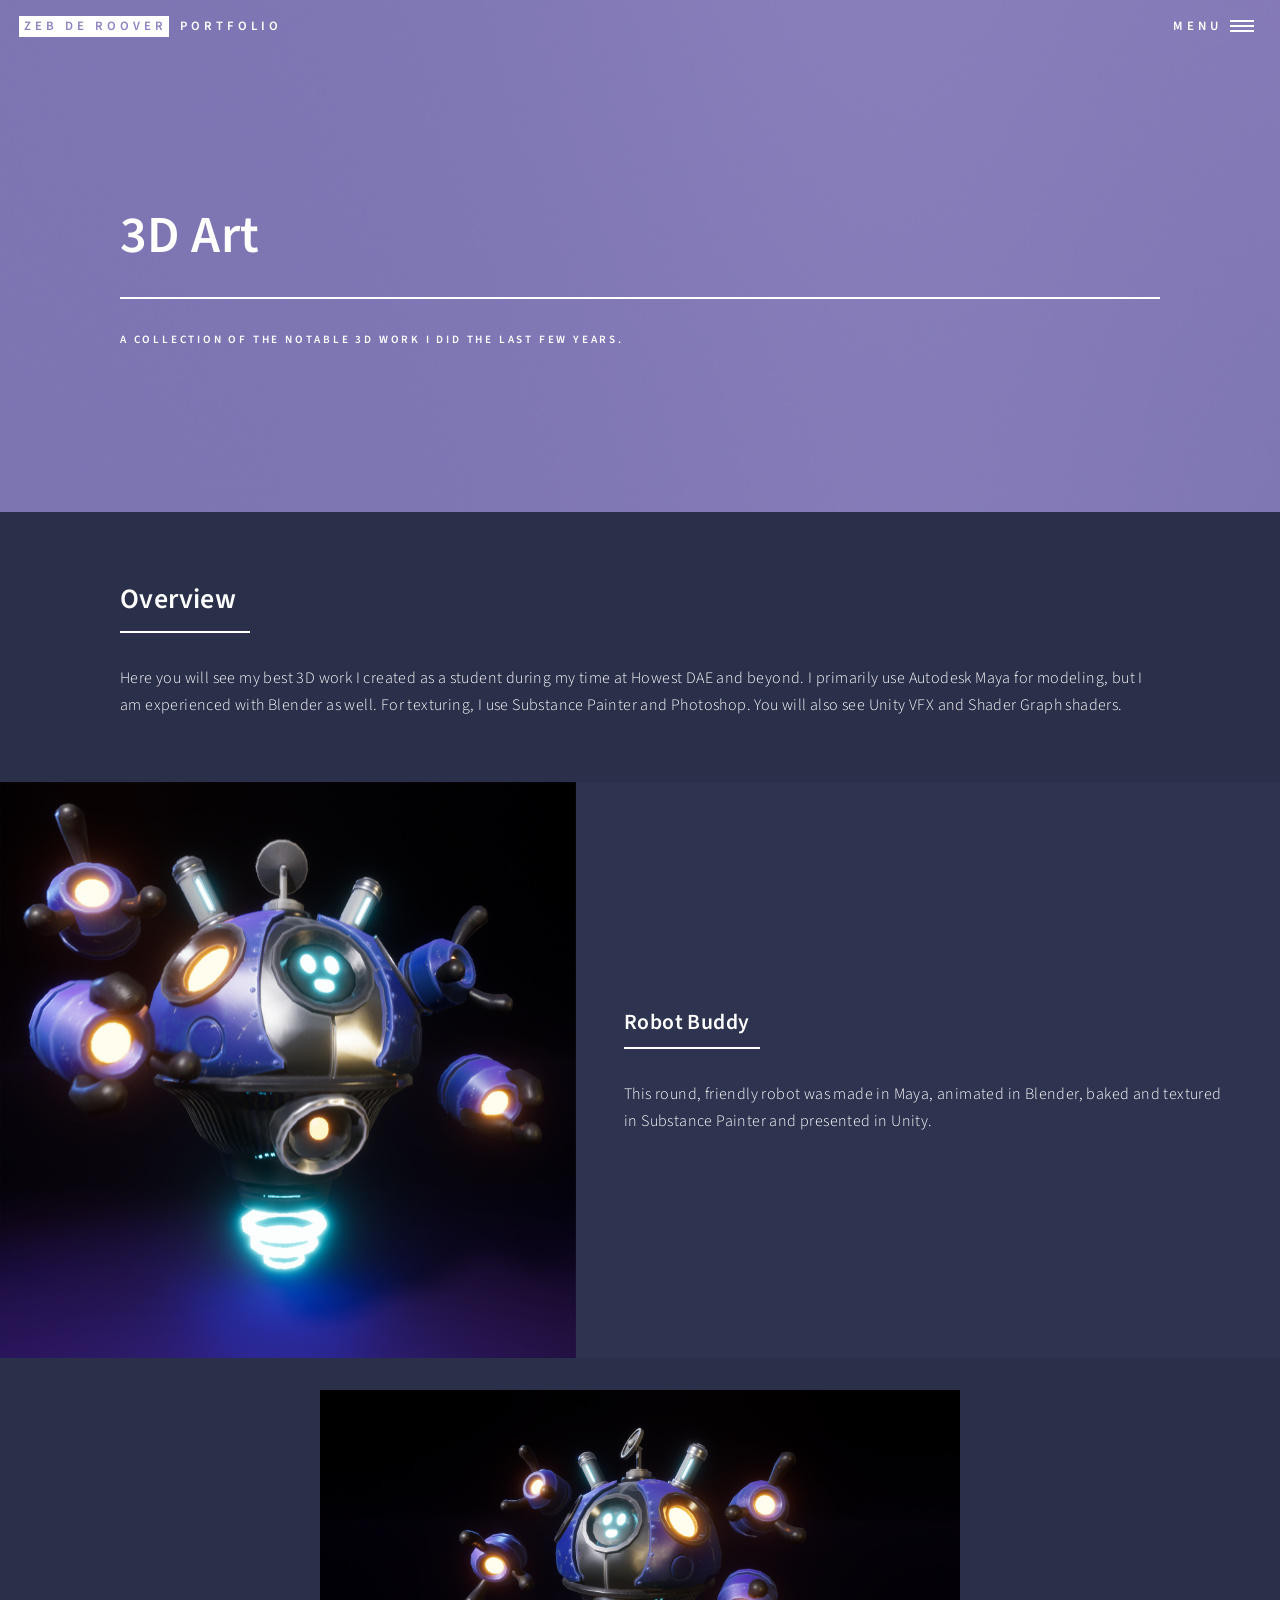
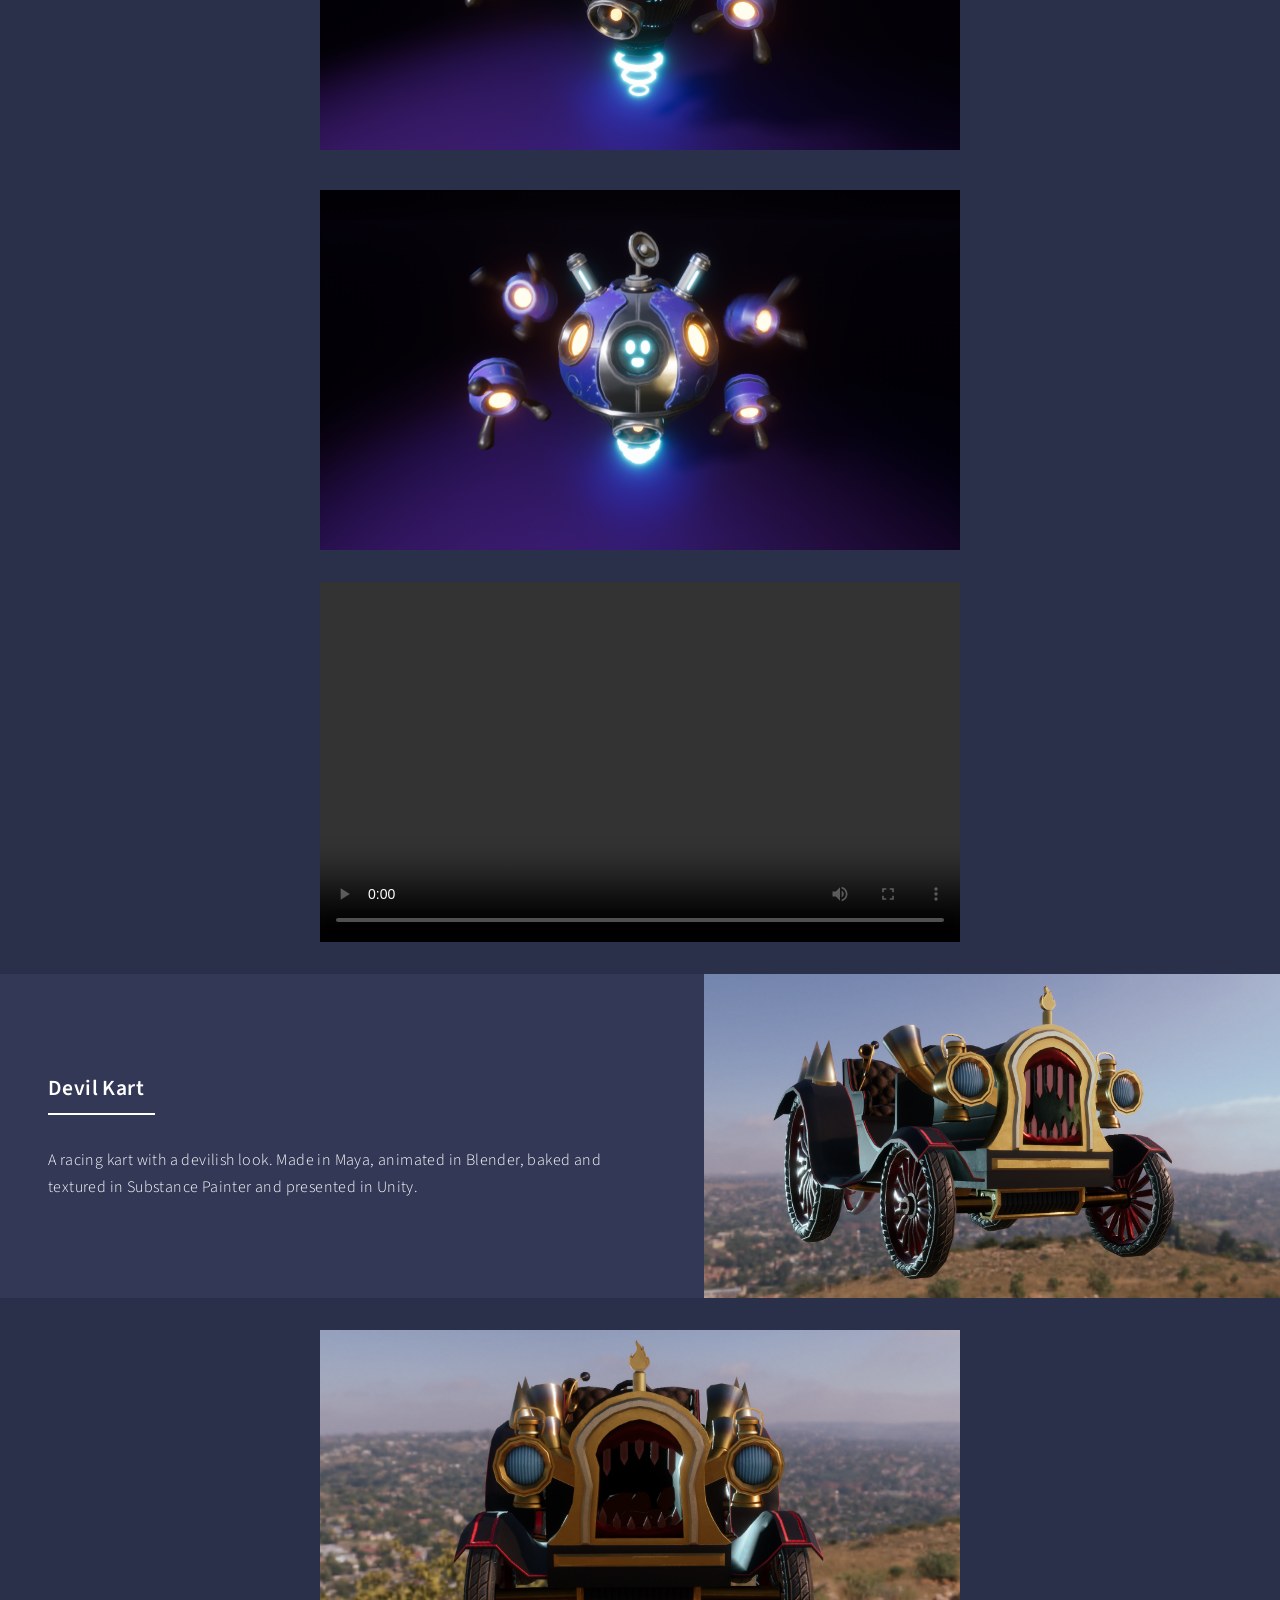
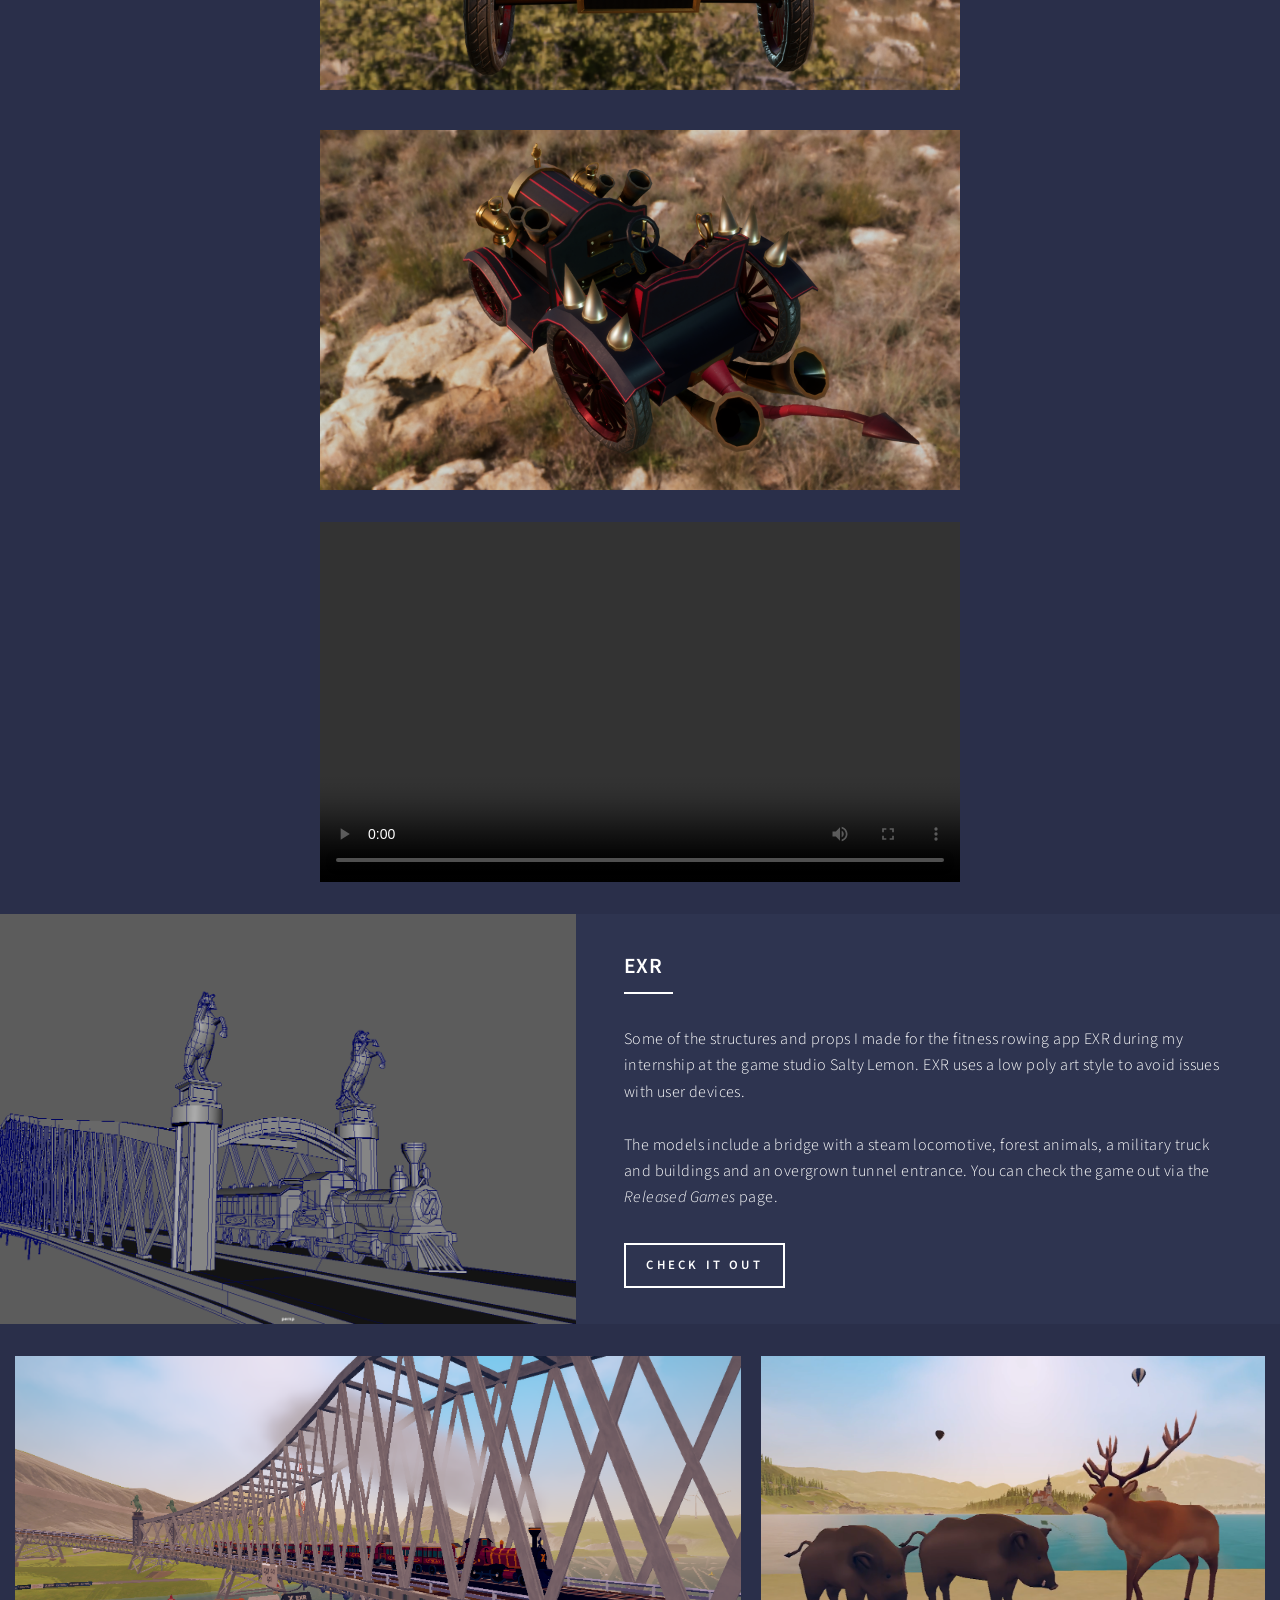
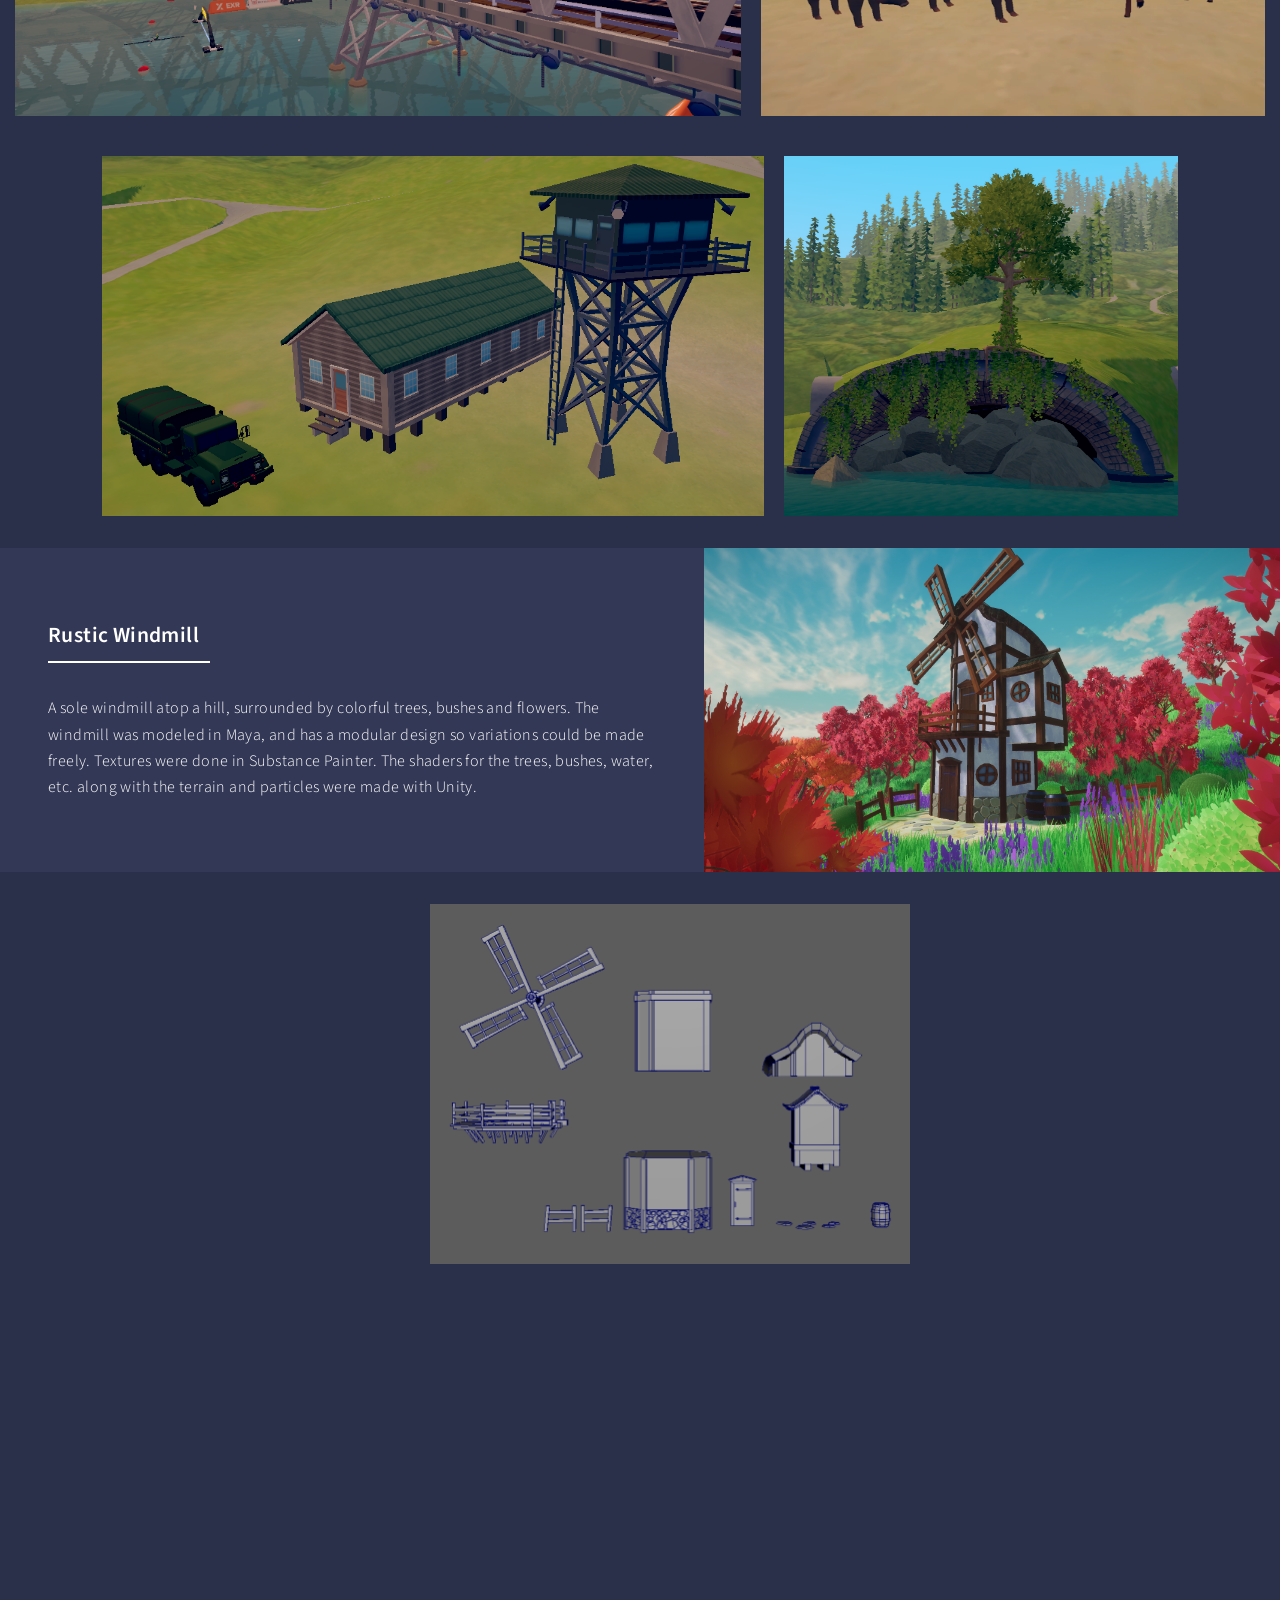
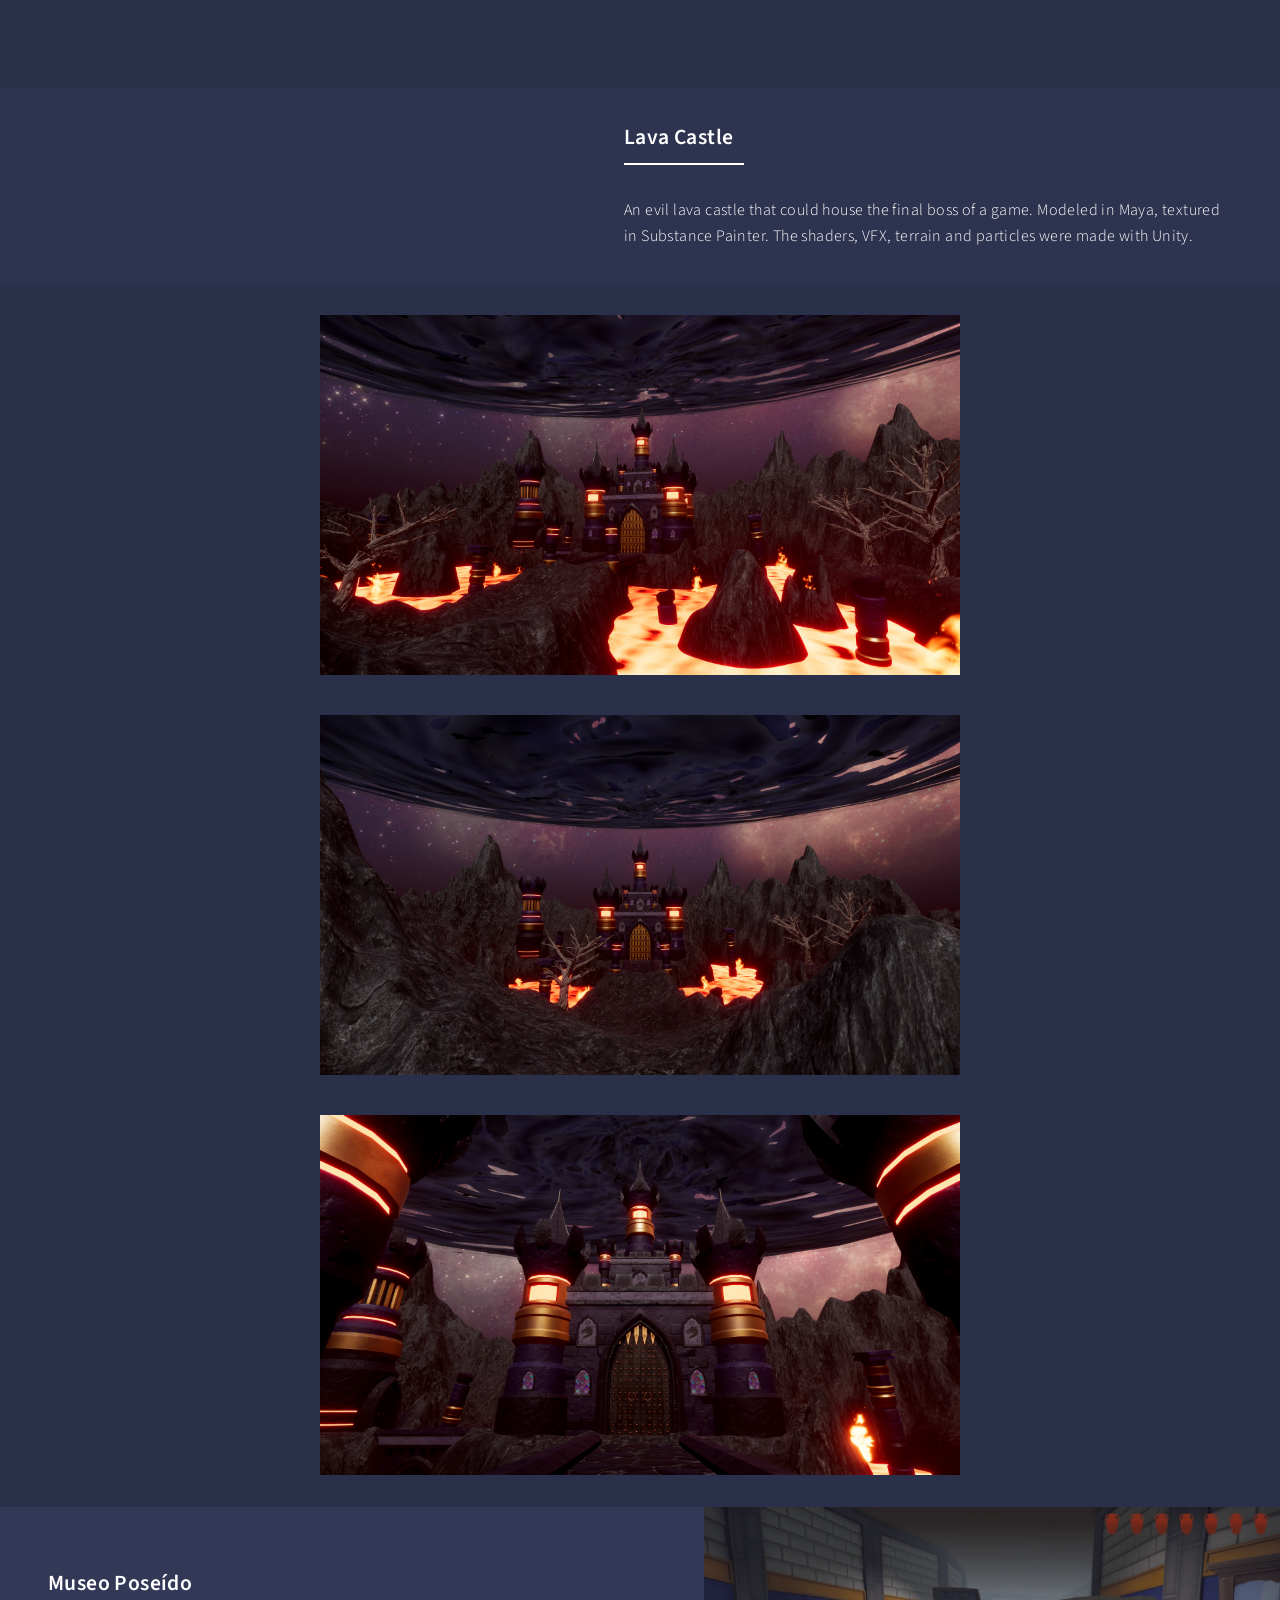
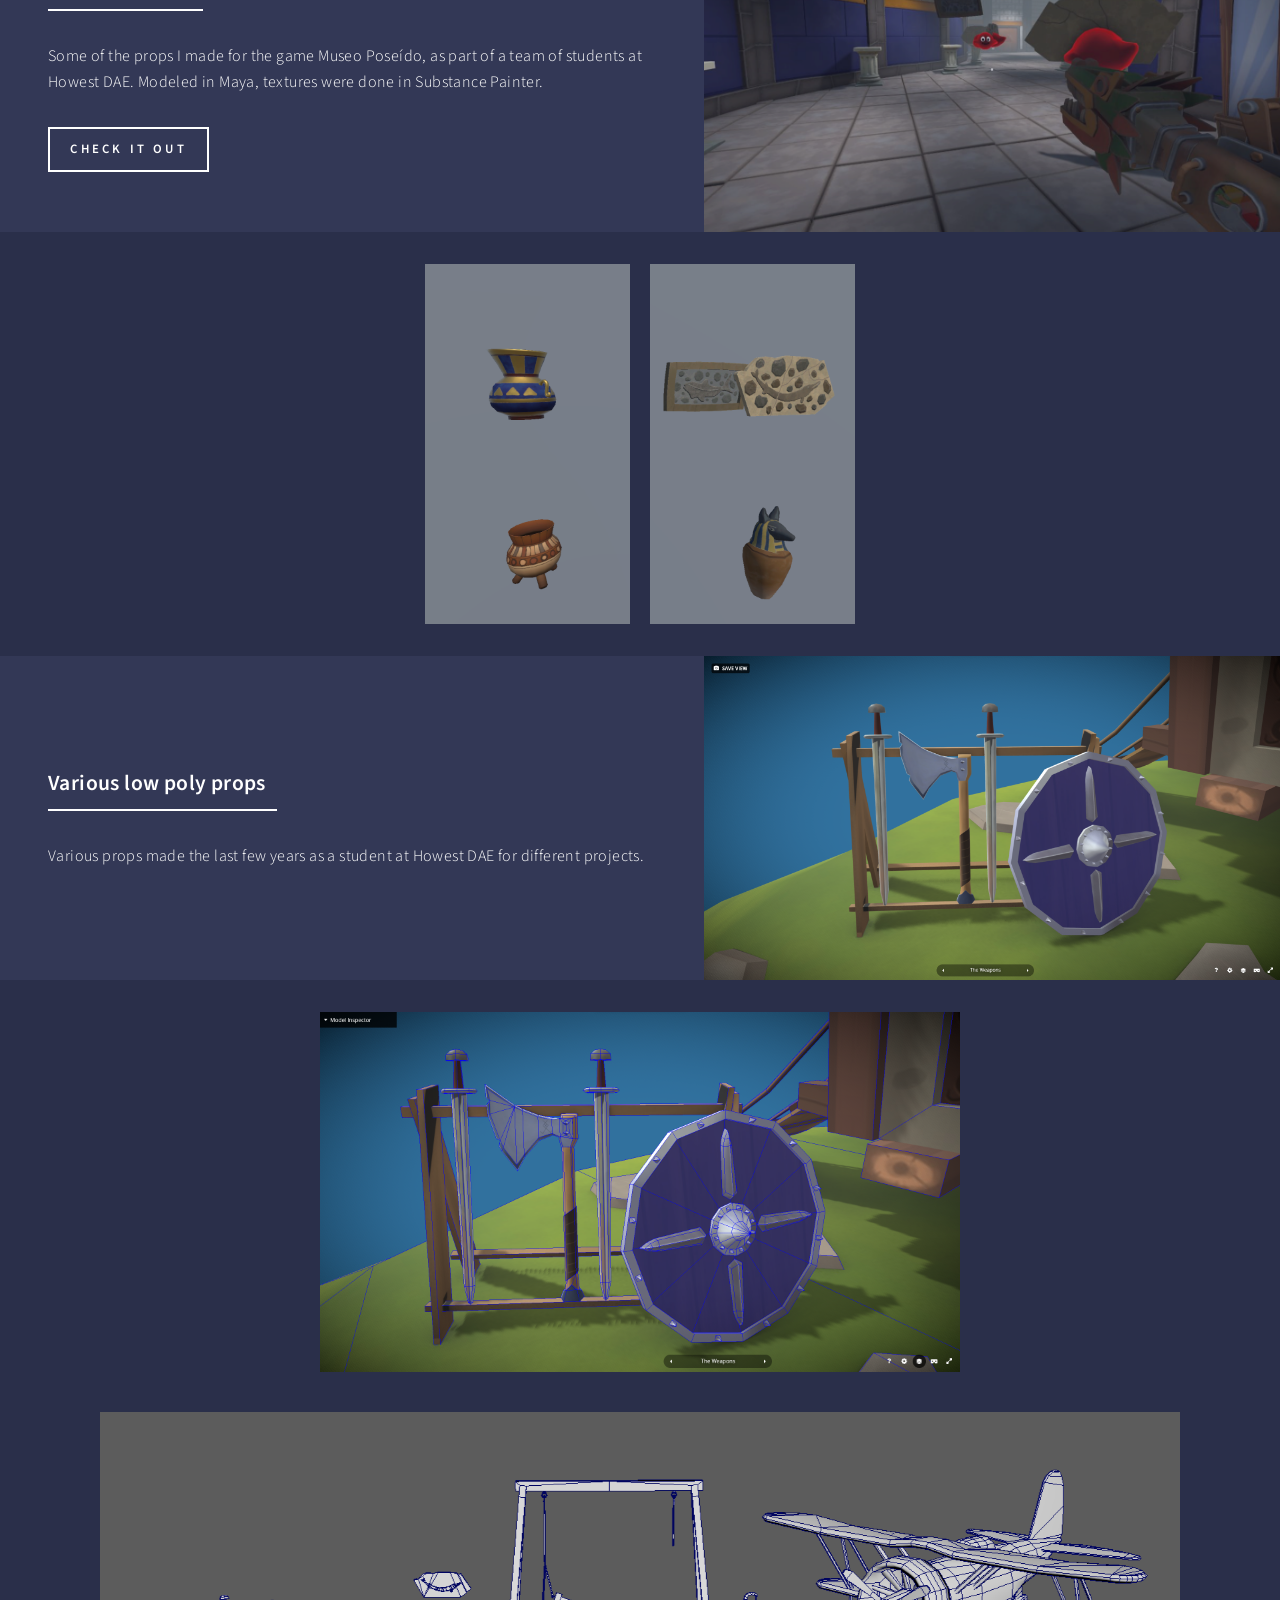
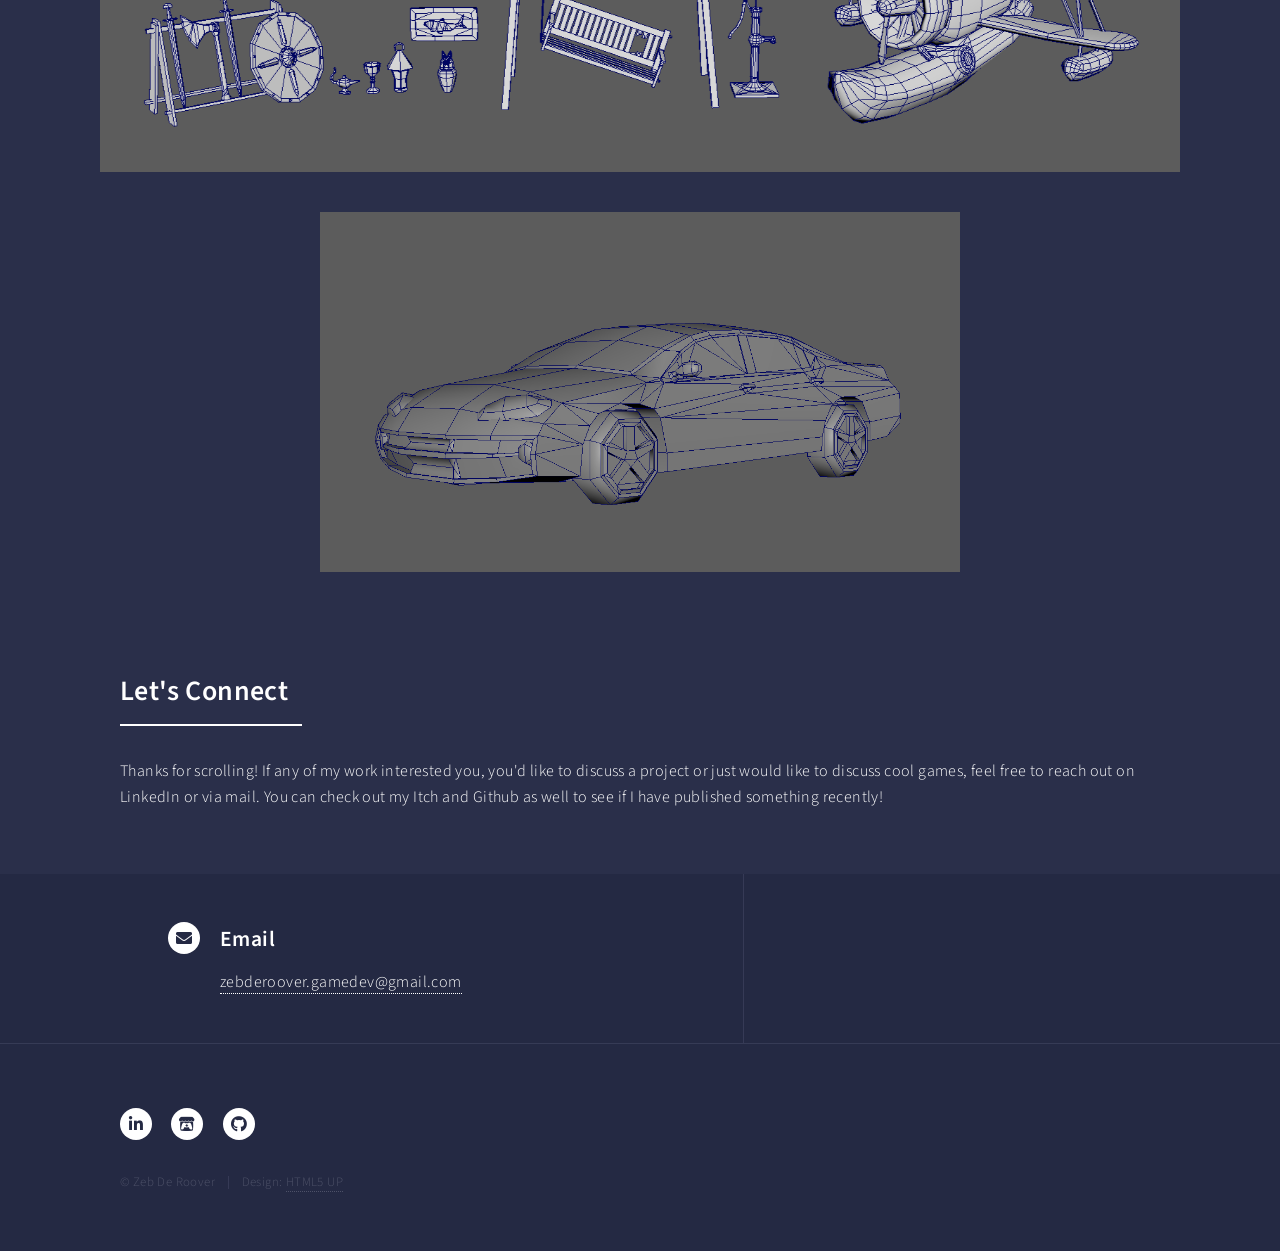
==== commit 9786a9dc: "Updated to add thesis" ====
--- a/3D-art.html
+++ b/3D-art.html
@@ -33,6 +33,7 @@
 							<li><a href="game-design.html">Game Design</a></li>
 							<li><a href="3D-art.html">3D Art</a></li>
 							<li><a href="games.html">Released Games</a></li>
+							<li><a href="master-thesis.html">My Master's Thesis</a></li>
 							<li><a href="about.html">About Me</a></li>
 						</ul>
 						<ul class="actions stacked">
@@ -78,7 +79,7 @@
 									<div class="content">
 										<div class="inner">
 											<header class="major">
-												<h3>Robot Buddy (2023)</h3>
+												<h3>Robot Buddy</h3>
 											</header>
 											<p>This round, friendly robot was made in Maya, animated in Blender, baked and textured in Substance Painter and presented in Unity.</p>
 										</div>
@@ -106,7 +107,7 @@
 									<div class="content">
 										<div class="inner">
 											<header class="major">
-												<h3>Devil Kart (2023)</h3>
+												<h3>Devil Kart</h3>
 											</header>
 											<p>A racing kart with a devilish look. Made in Maya, animated in Blender, baked and textured in Substance Painter and presented in Unity.</p>
 										</div>
@@ -134,7 +135,7 @@
 									<div class="content">
 										<div class="inner">
 											<header class="major">
-												<h3>EXR (2025)</h3>
+												<h3>EXR</h3>
 											</header>
 											<p>Some of the structures and props I made for the fitness rowing app EXR during my internship at the game studio Salty Lemon. EXR uses a low poly art style to avoid issues with user devices.<br/><br/>The models include a bridge with a steam locomotive, forest animals, a military truck and buildings and an overgrown tunnel entrance. You can check the game out via the <i>Released Games</i> page.</p>
 											<ul class="actions">
@@ -161,7 +162,7 @@
 									<div class="content">
 										<div class="inner">
 											<header class="major">
-												<h3>Rustic Windmill (2024)</h3>
+												<h3>Rustic Windmill</h3>
 											</header>
 											<p>A sole windmill atop a hill, surrounded by colorful trees, bushes and flowers. The windmill was modeled in Maya, and has a modular design so variations could be made freely. Textures were done in Substance Painter. The shaders for the trees, bushes, water, etc. along with the terrain and particles were made with Unity.</p>
 										</div>
@@ -193,7 +194,7 @@
 									<div class="content">
 										<div class="inner">
 											<header class="major">
-												<h3>Lava Castle (2024)</h3>
+												<h3>Lava Castle</h3>
 											</header>
 											<p>An evil lava castle that could house the final boss of a game. Modeled in Maya, textured in Substance Painter. The shaders, VFX, terrain and particles were made with Unity.</p>
 										</div>
@@ -215,7 +216,7 @@
 									<div class="content">
 										<div class="inner">
 											<header class="major">
-												<h3>Museo Poseído (2024)</h3>
+												<h3>Museo Poseído</h3>
 											</header>
 											<p>Some of the props I made for the game Museo Poseído, as part of a team of students at Howest DAE. Modeled in Maya, textures were done in Substance Painter.</p>
 											<ul class="actions">
@@ -237,7 +238,7 @@
 									<div class="content">
 										<div class="inner">
 											<header class="major">
-												<h3>Various low poly props (2022-2025)</h3>
+												<h3>Various low poly props</h3>
 											</header>
 											<p>Various props made the last few years as a student at Howest DAE for different projects.</p>
 										</div>
